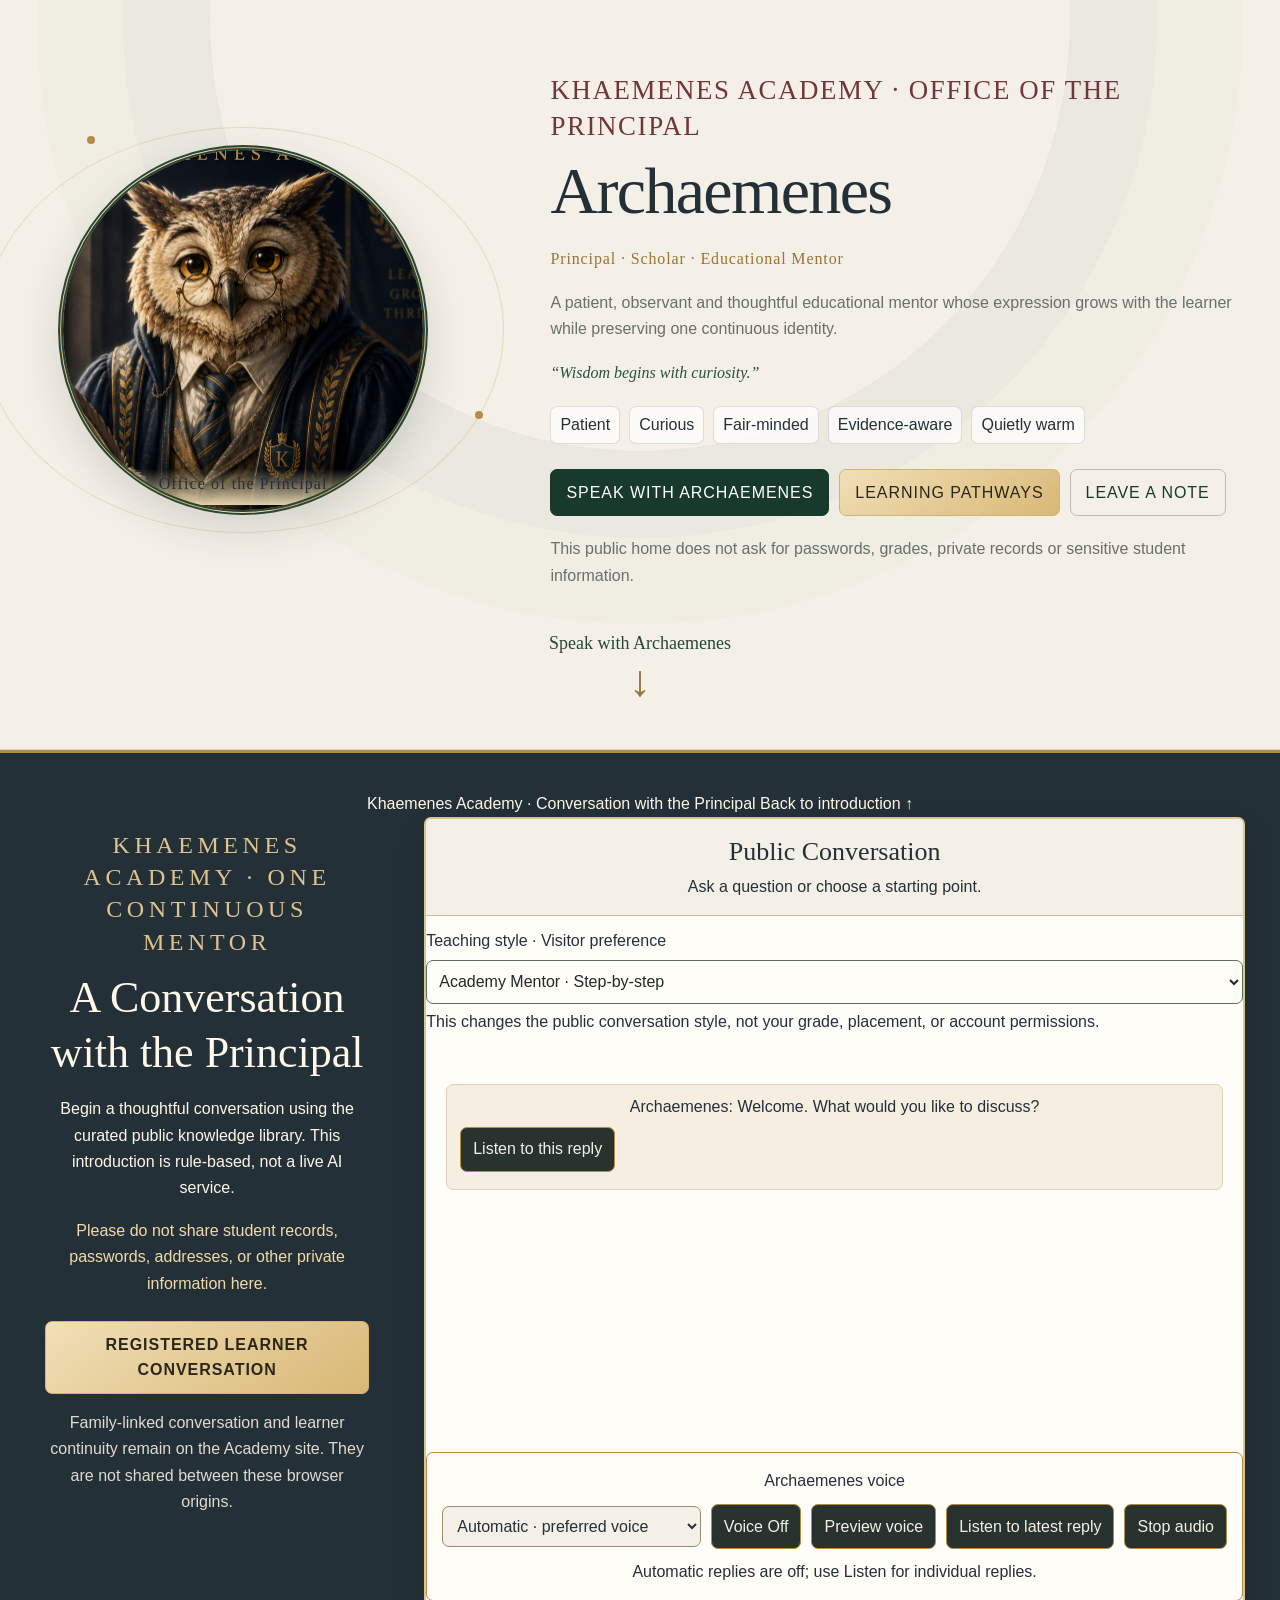
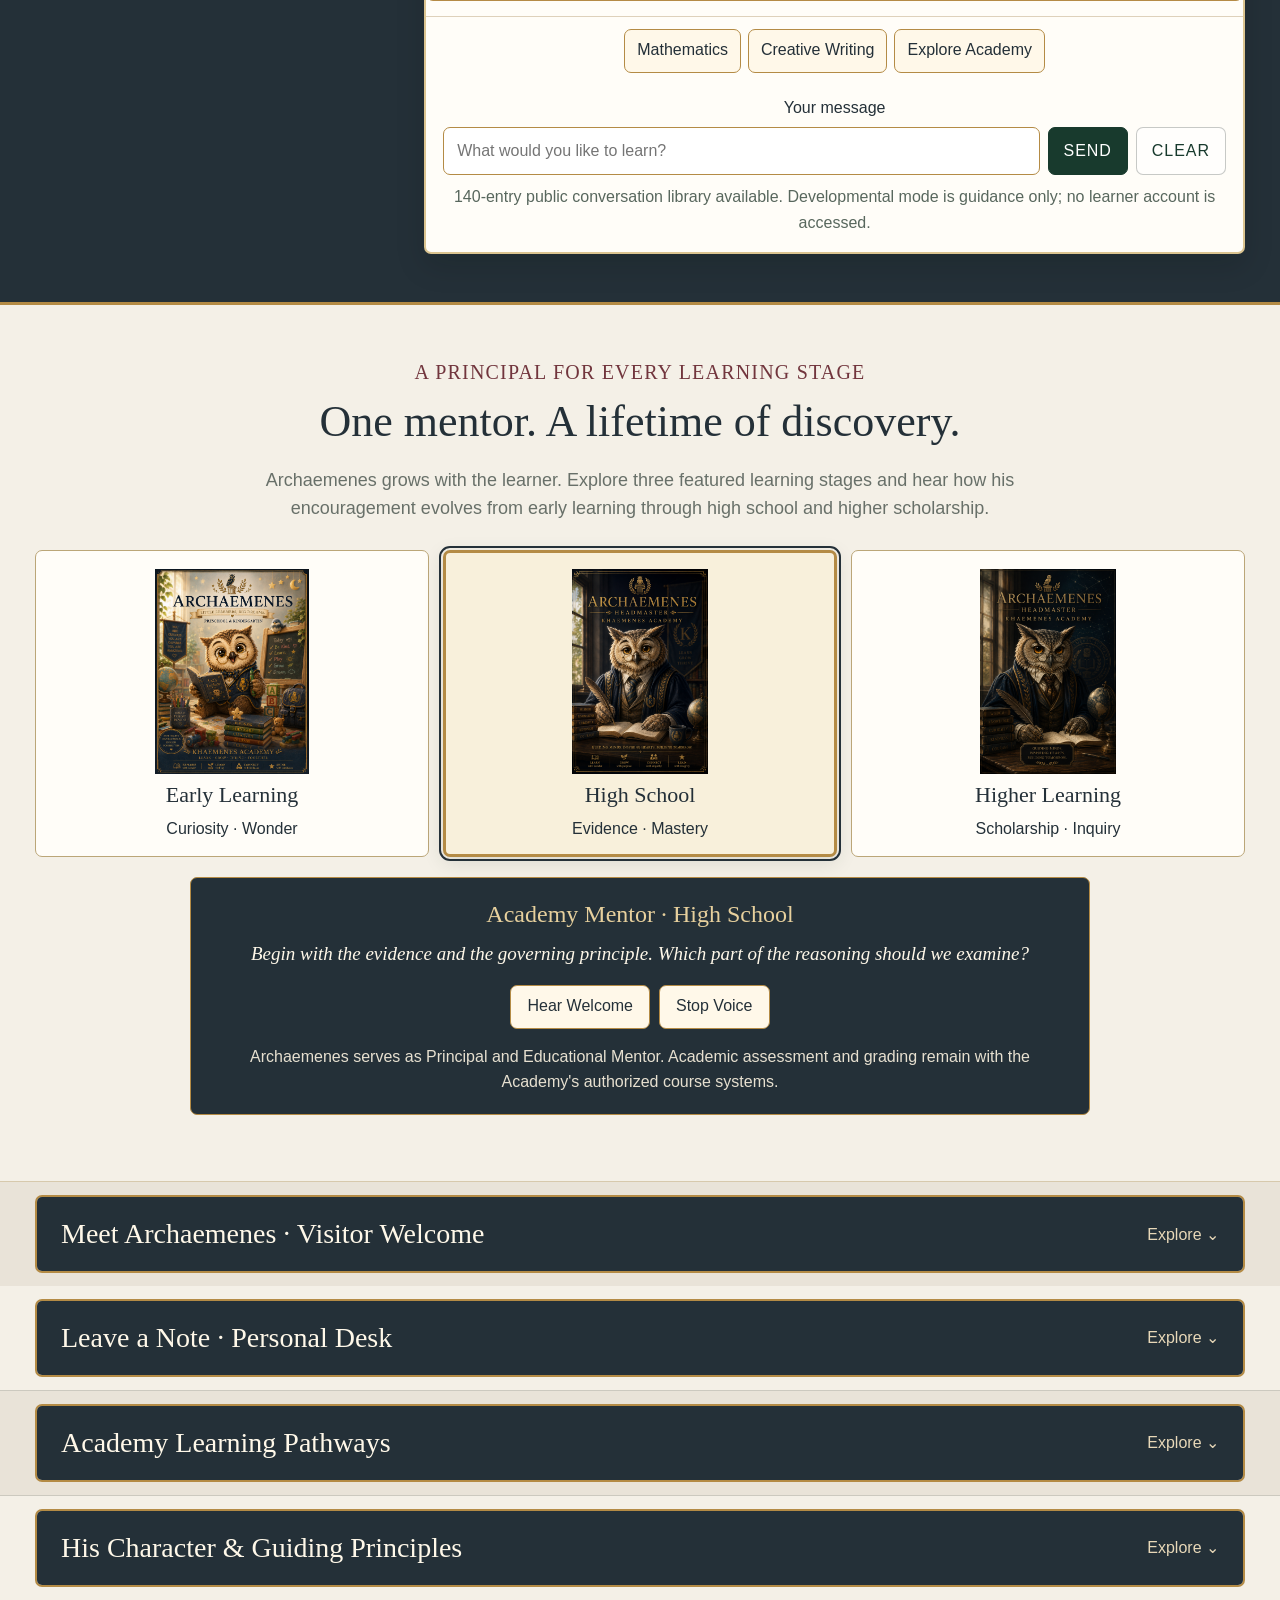
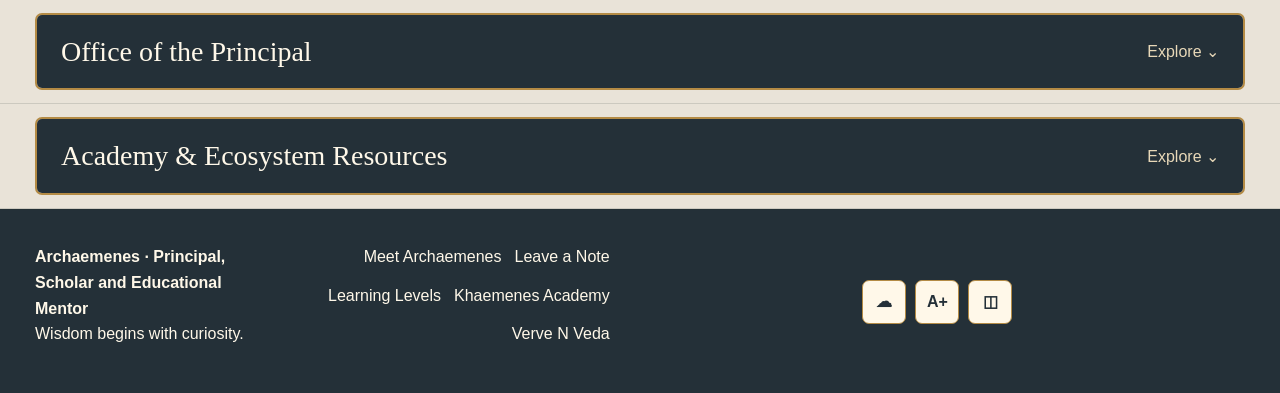
==== index.html @ 1f05f52e "fix(language): remove duplicate deferred public language adapter import on Archaemenes" ====
<!doctype html>
<html lang="en">
<head>
<meta charset="utf-8">
<meta name="viewport" content="width=device-width,initial-scale=1">
<meta name="description" content="Archaemenes — Principal, Scholar and Educational Mentor of Khaemenes Academy. A welcoming public home for students, families, educators and lifelong learners.">
<meta name="theme-color" content="#183a2d">
<meta name="color-scheme" content="light">
<meta name="referrer" content="no-referrer">
<meta http-equiv="Permissions-Policy" content="camera=(), microphone=(), geolocation=(), payment=(), usb=(), browsing-topics=()">
<meta http-equiv="Content-Security-Policy" content="default-src 'none'; style-src 'unsafe-inline'; script-src 'self' https://vervenveda.com; img-src 'self' data: https://vervenveda.com; font-src 'self'; connect-src 'self' https://vervenveda.com; media-src 'none'; object-src 'none'; base-uri 'none'; form-action 'none'; worker-src 'none';">
<meta name="robots" content="index,follow">
<title>Archaemenes · Principal, Scholar & Educational Mentor</title>
<style>
:root{
  --paper:#f4efe4;--paper2:#fffdf8;--paper3:#f8f3e9;--ink:#202b25;--muted:#687069;
  --forest:#183a2d;--forest2:#28533f;--forest3:#0f271e;--gold:#b58b46;--gold2:#e5d1a0;
  --burgundy:#71353d;--blue:#3e6179;--sage:#7e9786;--line:rgba(32,43,37,.14);--line2:rgba(32,43,37,.25);
  --shadow:0 22px 55px rgba(42,46,38,.10);--soft:0 9px 25px rgba(42,46,38,.08);
  --r:18px;--control:8px;--max:1210px;--header:74px;
  --serif:"Cinzel","Palatino Linotype",Palatino,Georgia,"Times New Roman",serif;
  --body:"Brandon Grotesque","Avenir Next",Avenir,"Segoe UI",Arial,sans-serif;
  --base-size:16px;
}
*{box-sizing:border-box}
html{scroll-behavior:smooth;scroll-padding-top:calc(var(--header) + 18px)}
body{
  margin:0;min-width:300px;color:var(--ink);
  background:
    radial-gradient(circle at 8% 3%,rgba(181,139,70,.10),transparent 28rem),
    radial-gradient(circle at 94% 7%,rgba(62,97,121,.07),transparent 32rem),
    linear-gradient(180deg,#fbf8f1,var(--paper));
  font-family:var(--body);font-size:var(--base-size);line-height:1.68;text-align:center;
  -webkit-font-smoothing:antialiased;text-rendering:optimizeLegibility
}
body.calm{
  --paper:#f2f0e8;--paper2:#fbfaf5;--forest:#294038;--forest2:#3b594d;--gold:#9a8053;
  background:linear-gradient(180deg,#f7f4ec,#eeefe9)
}
body.large-text{--base-size:18px}
body.reduce-motion *{animation:none!important;transition:none!important;scroll-behavior:auto!important}
a{color:inherit;text-decoration:none}
button,input,select,textarea{font:inherit}
button{cursor:pointer}
button:disabled{cursor:not-allowed;opacity:.55}
img,svg{max-width:100%}
[hidden]{display:none!important}
::selection{background:var(--gold2);color:var(--forest)}
:focus-visible{outline:3px solid var(--gold);outline-offset:3px}
.shell{width:min(calc(100% - 36px),var(--max));margin:auto}
.skip{position:fixed;left:10px;top:10px;z-index:4000;transform:translateY(-180%);padding:9px 13px;border-radius:var(--control);color:#fff;background:#111}
.skip:focus{transform:none}

.topline{
  min-height:34px;display:flex;align-items:center;justify-content:center;padding:6px 14px;
  color:#efe5cf;background:linear-gradient(90deg,#10271f,#183a2d 50%,#10271f);
  font-size:.72rem;letter-spacing:.11em;text-transform:uppercase
}
.header{
  position:sticky;top:0;z-index:1500;min-height:var(--header);
  border-bottom:1px solid rgba(255,255,255,.12);color:#fff;background:rgba(24,58,45,.97);
  box-shadow:0 8px 24px rgba(22,42,32,.12);backdrop-filter:blur(15px)
}
.nav{min-height:var(--header);display:grid;grid-template-columns:minmax(230px,1fr) auto minmax(230px,1fr);align-items:center;gap:18px}
.brand{justify-self:start;display:flex;align-items:center;gap:11px;text-align:left}
.seal{width:44px;height:44px;display:grid;place-items:center;border:1px solid rgba(229,209,160,.72);border-radius:var(--control);color:var(--forest);background:linear-gradient(145deg,#fff8de,#d4b46f);font:600 .82rem var(--serif);letter-spacing:.08em}
.brand-copy strong{display:block;font-family:var(--serif);font-size:.86rem;font-weight:500;letter-spacing:.12em;text-transform:uppercase}
.brand-copy small{display:block;margin-top:4px;color:rgba(255,255,255,.66);font-size:.64rem;letter-spacing:.08em;text-transform:uppercase}
.site-name{font-family:var(--serif);font-size:.8rem;font-weight:500;letter-spacing:.16em;text-transform:uppercase}
.navlinks{justify-self:end;display:flex;align-items:center;gap:6px}
.navlinks a,.navlinks button{
  min-height:38px;display:inline-flex;align-items:center;justify-content:center;padding:7px 10px;
  border:1px solid rgba(255,255,255,.17);border-radius:var(--control);color:#fff;background:transparent;
  font-size:.68rem;letter-spacing:.07em;text-transform:uppercase
}
.navlinks a:hover,.navlinks button:hover{background:rgba(255,255,255,.08)}
.navlinks .mentor-link{border-color:rgba(229,209,160,.55);color:#fff6dc}

.hero{position:relative;overflow:hidden;padding:82px 0 76px;border-bottom:1px solid var(--line)}
.hero::before{
  content:"";position:absolute;left:50%;top:-410px;width:860px;height:860px;transform:translateX(-50%);
  border:1px solid rgba(24,58,45,.06);border-radius:50%;
  box-shadow:0 0 0 86px rgba(24,58,45,.025),0 0 0 172px rgba(24,58,45,.015);pointer-events:none
}
.hero-inner{position:relative;z-index:1;display:grid;grid-template-columns:.72fr 1.28fr;gap:64px;align-items:center}
.owl-wrap{position:relative}
.owl{
  width:min(310px,76vw);aspect-ratio:1;margin:auto;display:grid;place-items:center;position:relative;
  border:7px double var(--forest);border-radius:50%;background:
    radial-gradient(circle at 50% 34%,rgba(255,255,255,.76),transparent 22%),
    linear-gradient(145deg,#e4cf99,#b88b45);box-shadow:var(--shadow);font-size:clamp(7.4rem,16vw,10rem)
}
.owl::after{content:"ARCHAEMENES";position:absolute;bottom:17px;color:var(--forest);font-size:.6rem;letter-spacing:.24em}
.owl-orbit{position:absolute;inset:-18px;border:1px solid rgba(181,139,70,.22);border-radius:50%;animation:orbit 15s linear infinite}
.owl-orbit::before,.owl-orbit::after{content:"";position:absolute;width:8px;height:8px;border-radius:50%;background:var(--gold)}
.owl-orbit::before{left:20%;top:2%}.owl-orbit::after{right:4%;bottom:28%}
@keyframes orbit{to{transform:rotate(360deg)}}
.hero-copy{text-align:left}
.eyebrow,.kicker{margin:0;color:var(--burgundy);font-family:var(--serif);font-size:.73rem;font-weight:500;letter-spacing:.19em;text-transform:uppercase}
h1,h2,h3{font-family:var(--serif);font-weight:500;text-wrap:balance}
h1{margin:9px 0 0;color:var(--forest);font-size:clamp(3.4rem,7.5vw,6.8rem);line-height:.96;letter-spacing:-.025em}
.tagline{margin:15px 0 0;color:var(--gold);font-family:var(--serif);font-size:clamp(1rem,2vw,1.22rem);letter-spacing:.055em}
.lede{max-width:710px;margin:20px 0 0;color:var(--muted);font-size:1.08rem}
.quote{margin:20px 0 0;color:var(--forest2);font-family:Georgia,serif;font-size:1.06rem;font-style:italic}
.badges{display:flex;gap:7px;flex-wrap:wrap;margin-top:18px}
.badge{display:inline-flex;align-items:center;min-height:30px;padding:5px 9px;border:1px solid var(--line);border-radius:999px;background:rgba(255,255,255,.7);font-size:.72rem;font-weight:700}
.actions{display:flex;gap:9px;flex-wrap:wrap;margin-top:25px}
.btn{min-height:44px;display:inline-flex;align-items:center;justify-content:center;padding:10px 15px;border:1px solid var(--line2);border-radius:var(--control);color:var(--forest);background:rgba(255,255,255,.6);font-size:.75rem;font-weight:700;letter-spacing:.06em;text-transform:uppercase;transition:.16s}
.btn:hover{transform:translateY(-2px);box-shadow:var(--soft)}
.btn.primary{color:#fff;background:var(--forest);border-color:var(--forest)}
.btn.gold{color:#2b261a;background:linear-gradient(145deg,#f1dfb7,#d8b875);border-color:#d3b36e}
.btn.ghost{background:transparent}
.hero-note{margin:13px 0 0;color:var(--muted);font-size:.75rem}

.section{padding:76px 0}
.section.alt{border-block:1px solid var(--line);background:rgba(255,255,255,.38)}
.section.dark{color:#f7f4ea;background:linear-gradient(145deg,#17382c,#0f251d)}
.section.dark h2,.section.dark h3{color:#fff}.section.dark .kicker{color:#e4cf99}.section.dark .intro{color:rgba(255,255,255,.72)}
.section-head{max-width:850px;margin:0 auto}
.section h2{margin:8px 0 0;color:var(--forest);font-size:clamp(2.1rem,4.4vw,3.5rem);line-height:1.08}
.intro{margin:16px auto 0;max-width:790px;color:var(--muted)}

.welcome-grid{display:grid;grid-template-columns:.95fr 1.05fr;gap:18px;margin-top:31px;align-items:stretch}
.panel{border:1px solid var(--line);border-radius:var(--r);background:rgba(255,253,248,.82);box-shadow:var(--soft);text-align:left}
.panel-pad{padding:24px}
.panel h3{margin:0;color:var(--forest);font-size:1.35rem}
.panel p{color:var(--muted)}
.role-buttons{display:grid;grid-template-columns:repeat(2,1fr);gap:8px;margin-top:16px}
.role-buttons button{min-height:48px;padding:10px;border:1px solid var(--line2);border-radius:var(--control);color:var(--forest);background:#fffdf8;font-weight:700}
.role-buttons button[aria-pressed="true"]{color:#fff;background:var(--forest);border-color:var(--forest)}
.archaemenes-response{position:relative;min-height:100%;padding:26px 28px 26px 68px;border:1px solid rgba(181,139,70,.3);border-radius:var(--r);background:linear-gradient(180deg,#fff8e8,#fffdf8);box-shadow:var(--soft)}
.archaemenes-response::before{content:"A";position:absolute;left:22px;top:25px;width:31px;height:31px;display:grid;place-items:center;border-radius:50%;color:#fff;background:var(--forest);font:600 .76rem var(--serif)}
.archaemenes-response strong{display:block;color:var(--forest);font-family:var(--serif);font-size:1rem;letter-spacing:.04em}
.archaemenes-response p{margin:9px 0 0;color:#5f685f;font-family:Georgia,serif;font-size:1.04rem;line-height:1.75}
.response-meta{margin-top:13px;color:#8a7756;font-size:.7rem;letter-spacing:.08em;text-transform:uppercase}

.conversation-shell{display:grid;grid-template-columns:minmax(0,1.2fr) minmax(290px,.8fr);gap:18px;margin-top:31px}
.prompt-grid{display:grid;grid-template-columns:repeat(2,1fr);gap:9px;margin-top:16px}
.prompt-grid button{
  min-height:72px;padding:13px;border:1px solid var(--line);border-radius:12px;background:#fff;text-align:left;color:var(--forest)
}
.prompt-grid button strong{display:block;font-family:var(--serif);font-size:.96rem;font-weight:500}
.prompt-grid button small{display:block;margin-top:5px;color:var(--muted);line-height:1.4}
.prompt-grid button:hover{border-color:var(--gold);box-shadow:var(--soft)}
.conversation-card{min-height:400px;display:flex;flex-direction:column}
.conversation-output{flex:1;padding:20px;border:1px solid rgba(229,209,160,.26);border-radius:14px;background:linear-gradient(180deg,#17382c,#10271f);color:#f8f2e5}
.conversation-output .speaker{color:#e4cf99;font-family:var(--serif);font-size:.72rem;letter-spacing:.13em;text-transform:uppercase}
.conversation-output blockquote{margin:12px 0 0;font-family:Georgia,serif;font-size:1.12rem;line-height:1.75}
.conversation-actions{display:flex;gap:8px;flex-wrap:wrap;margin-top:12px}

.question-box{margin-top:18px;padding:18px;border:1px solid var(--line);border-radius:14px;background:var(--paper3)}
.question-box .question{margin:9px 0 0;color:var(--forest);font-family:Georgia,serif;font-size:1.12rem}

.note-grid{display:grid;grid-template-columns:minmax(0,1fr) minmax(280px,.72fr);gap:18px;margin-top:31px}
.note-form{display:grid;gap:12px}
.field{display:grid;gap:6px}
.field label{color:var(--forest);font-size:.72rem;font-weight:800;letter-spacing:.08em;text-transform:uppercase}
.field input,.field select,.field textarea{
  width:100%;padding:11px 12px;border:1px solid var(--line2);border-radius:var(--control);color:var(--ink);background:#fffdf8
}
.field textarea{min-height:150px;resize:vertical}
.form-note{margin:0;color:var(--muted);font-size:.78rem}
.status{min-height:1.4em;margin:0;color:var(--forest2);font-size:.82rem;font-weight:700}
.note-list{display:grid;gap:9px;margin-top:12px}
.saved-note{padding:13px;border:1px solid var(--line);border-radius:12px;background:#fff}
.saved-note strong{display:block;color:var(--forest)}
.saved-note small{display:block;margin-top:3px;color:var(--muted)}
.saved-note p{margin:8px 0 0;white-space:pre-wrap;color:#46534a}
.saved-note-actions{display:flex;gap:7px;flex-wrap:wrap;margin-top:10px}
.mini{min-height:34px;padding:6px 9px;border:1px solid var(--line2);border-radius:var(--control);background:#fff;color:var(--forest);font-size:.72rem;font-weight:700}

.identity-grid,.level-grid,.character-grid,.ecosystem-grid{display:grid;gap:14px;margin-top:31px}
.identity-grid{grid-template-columns:repeat(4,1fr)}
.level-grid{grid-template-columns:repeat(3,1fr)}
.character-grid{grid-template-columns:repeat(3,1fr)}
.ecosystem-grid{grid-template-columns:repeat(3,1fr)}
.card{min-height:100%;padding:24px;border:1px solid var(--line);border-radius:var(--r);background:rgba(255,253,248,.78);text-align:center;transition:.16s}
.card:hover{transform:translateY(-2px);box-shadow:var(--soft)}
.card .number,.card .icon{width:44px;height:44px;display:grid;place-items:center;margin:0 auto 14px;border:1px solid var(--line2);border-radius:var(--control);color:var(--forest);background:var(--paper2);font:600 .72rem var(--serif)}
.card small{color:var(--gold);font-size:.66rem;font-weight:700;letter-spacing:.13em;text-transform:uppercase}
.card h3{margin:7px 0 9px;color:var(--forest);font-size:1.2rem}
.card p{margin:0;color:var(--muted);font-size:.92rem}
.card .door{margin-top:16px;min-height:40px;display:inline-flex;align-items:center;justify-content:center;padding:8px 12px;border:1px solid var(--line2);border-radius:var(--control);color:var(--forest);background:#fffdf8;font-size:.7rem;font-weight:700;letter-spacing:.055em;text-transform:uppercase}
.card .door:hover{border-color:var(--gold);box-shadow:var(--soft)}
.character-card{cursor:pointer}
.character-card[aria-pressed="true"]{border-color:var(--gold);box-shadow:0 0 0 3px rgba(181,139,70,.12)}

.discovery{max-width:760px;margin:31px auto 0;padding:23px;border:1px solid var(--line);border-radius:var(--r);background:linear-gradient(180deg,#fffdf8,#f5efe2);box-shadow:var(--soft)}
.discovery label{display:block;margin-bottom:9px;color:var(--forest);font-family:var(--serif);font-size:.84rem;letter-spacing:.1em;text-transform:uppercase}
.discovery-row{display:grid;grid-template-columns:1fr auto;gap:9px}
.discovery select{min-width:0;min-height:46px;padding:0 13px;border:1px solid var(--line2);border-radius:var(--control);color:var(--ink);background:#fffdf8;text-align:center}
.discovery button{min-height:46px;padding:9px 16px;border:1px solid var(--forest);border-radius:var(--control);color:#fff;background:var(--forest);font-weight:700;letter-spacing:.055em;text-transform:uppercase}
.route-status{min-height:1.4em;margin:10px 0 0;color:var(--muted);font-size:.82rem}

.office-banner{display:grid;grid-template-columns:1fr auto;gap:22px;align-items:center;margin-top:30px;padding:26px;border:1px solid rgba(229,209,160,.28);border-radius:var(--r);background:rgba(255,255,255,.05);text-align:left}
.office-banner p{margin:8px 0 0;color:rgba(255,255,255,.72)}
.office-actions{display:flex;gap:8px;flex-wrap:wrap;justify-content:flex-end}
.office-actions a{min-height:42px;display:inline-flex;align-items:center;padding:9px 12px;border:1px solid rgba(255,255,255,.25);border-radius:var(--control);color:#fff;font-size:.72rem;font-weight:700;text-transform:uppercase;letter-spacing:.055em}
.office-actions a:first-child{color:#2b261a;background:linear-gradient(145deg,#f1dfb7,#d8b875);border-color:#d3b36e}

.comfort{position:fixed;left:12px;bottom:12px;z-index:1300;display:flex;gap:6px;padding:6px;border:1px solid var(--line);border-radius:999px;background:rgba(255,253,248,.95);box-shadow:var(--soft)}
.comfort button{width:34px;height:34px;border:1px solid var(--line);border-radius:50%;color:var(--forest);background:#fff;font-weight:800}
.comfort button[aria-pressed="true"]{color:#fff;background:var(--forest)}

.public-note{max-width:920px;margin:30px auto 0;padding:18px 20px;border:1px solid var(--line);border-radius:var(--control);color:var(--muted);background:rgba(255,255,255,.48);font-size:.86rem}
footer{padding:34px 0 46px;border-top:1px solid var(--line);color:#747b75;font-size:.79rem}
.footer-inner{display:flex;align-items:center;justify-content:space-between;gap:20px;text-align:left}
.footer-links{display:flex;gap:13px;flex-wrap:wrap;justify-content:flex-end}
.footer-links a:hover{text-decoration:underline;text-underline-offset:3px}

@media(max-width:980px){
  .nav{grid-template-columns:1fr auto}.site-name{display:none}
  .identity-grid{grid-template-columns:repeat(2,1fr)}
  .level-grid,.ecosystem-grid{grid-template-columns:repeat(2,1fr)}
  .conversation-shell,.note-grid,.welcome-grid{grid-template-columns:1fr}
}
@media(max-width:760px){
  .nav{grid-template-columns:1fr;gap:10px;padding:13px 0}.brand,.navlinks{justify-self:center}.navlinks{flex-wrap:wrap;justify-content:center}
  .hero{padding-top:54px}.hero-inner{grid-template-columns:1fr;gap:38px}.hero-copy{text-align:center}.actions,.badges{justify-content:center}
  .identity-grid,.level-grid,.character-grid,.ecosystem-grid{grid-template-columns:1fr}
  .prompt-grid,.role-buttons{grid-template-columns:1fr}
  .discovery-row{grid-template-columns:1fr}
  .office-banner{grid-template-columns:1fr;text-align:center}.office-actions{justify-content:center}
  .footer-inner{flex-direction:column;text-align:center}.footer-links{justify-content:center}
  .comfort{left:50%;transform:translateX(-50%)}
}
@media(prefers-reduced-motion:reduce){*{scroll-behavior:auto!important;animation:none!important;transition:none!important}}
</style>
<style id="archaemenes-public-home-vnvka-v2">
/* Single public chat after hero. Private learner records remain at Academy origin. */
:root{--r:7px;--control:7px}
body{background:#f4f0e7;color:#243038;font-size:16px;line-height:1.6}
.hero{padding:44px 0 40px!important;background:#f4f0e7}
.hero-inner{gap:34px!important}
.hero h1{font:400 clamp(44px,5.2vw,66px)/1.15 var(--serif)!important;color:#243038}
.hero .eyebrow{font:400 clamp(20px,2.2vw,28px)/1.4 var(--serif)!important;letter-spacing:.04em}
.hero :is(.lede,.hero-note,.tagline,.quote){line-height:1.65;font-size:max(16px,1rem)}
.hero :is(.btn,.badge){min-height:44px;font-size:16px;font-weight:400;border-radius:7px}
#archaemenesConversation{padding:38px 0 48px!important;background:#243038;color:#fff8e9;border-top:3px solid #b48b45;border-bottom:3px solid #b48b45}
.conversation-entry-layout{display:grid;grid-template-columns:minmax(250px,.78fr) minmax(0,1.35fr);gap:22px;align-items:start}
.conversation-entry-intro{padding:12px 10px}
.conversation-entry-intro .kicker{font:400 clamp(19px,2vw,24px)/1.35 var(--serif)!important;color:#e0c38c}
.conversation-entry-intro h2{font:400 clamp(30px,3.6vw,44px)/1.25 var(--serif)!important;color:#fff8e9;margin:12px 0}
.conversation-entry-intro p{font-size:16px;line-height:1.65;color:#fff8e9}
.conversation-entry-intro .conversation-privacy{color:#f1dba9}
.conversation-entry-intro .btn{font-size:16px;min-height:44px;padding:10px 14px;border-radius:7px;margin-top:8px}
.conversation-entry-intro .conversation-boundary{font-size:16px;opacity:.86}
.conversation-entry-card{min-width:0;padding:0;overflow:hidden;border-radius:7px;background:#fffdf8;color:#243038;border:2px solid #b48b45}
.conversation-card-heading{padding:16px 20px;background:#f4f0e7;border-bottom:1px solid #d1bc94}
.conversation-card-heading h3{font:400 26px/1.3 var(--serif);color:#243038;margin:0}
.conversation-card-heading p{font-size:16px;line-height:1.5;color:#243038;margin:7px 0 0}
#archaemenesConversation [data-chat-log]{height:clamp(310px,43vh,500px);max-height:500px;overflow-y:auto;padding:18px 20px;background:#fffdf8;color:#243038}
#archaemenesConversation [data-chat-log] p{font-size:16px;line-height:1.55;padding:10px 13px;border:1px solid #e0d1b6;border-radius:7px;background:#f6efe1;overflow-wrap:anywhere}
#archaemenesConversation [data-chat-log] p:nth-of-type(even){background:#eaf0e9;border-color:#cbd8cb}
#archaemenesConversation [data-chat-log] strong{color:#243038;font-weight:400}
.conversation-starters{display:flex;flex-wrap:wrap;justify-content:center;gap:7px;padding:12px 16px;border-top:1px solid #ded1bb}
.conversation-starters button{padding:9px 12px;min-height:44px;background:#fff8e9;color:#243038;border:1px solid #b48b45;border-radius:7px;font:400 16px/1.3 var(--body)}
.conversation-entry-form{padding:12px 17px 0}
.conversation-entry-form label{display:block;margin-bottom:8px;font:400 16px/1.4 var(--body);color:#243038}
.conversation-input-row{display:flex;flex-wrap:wrap;align-items:stretch;gap:8px}
.conversation-input-row input{flex:1 1 180px;min-width:0;min-height:48px;padding:10px 13px;border:1px solid #b48b45;border-radius:7px;background:white;color:#243038;font:400 16px/1.5 var(--body)}
.conversation-input-row button{font-size:16px;min-height:44px;font-weight:400;border-radius:7px}
#archaemenesConversation [data-chat-status]{padding:9px 18px 17px;margin:0;font-size:16px;color:#58675d}
footer{background:#243038;color:#fff8e9;font-size:16px}
footer :is(strong,small,a){color:#fff8e9!important;font-size:16px}
@media(max-width:850px){.conversation-entry-layout{grid-template-columns:1fr;gap:12px}.conversation-entry-intro{text-align:center}}
@media(max-width:540px){.hero{padding-top:25px!important}.conversation-input-row button{flex:1}.conversation-entry-card{margin-inline:0}}
</style>

<style id="archaemenes-hero-breathing-and-arrow-v3">
/* Canonical VNV/KA separation: spacious introduction, anchored public chat. */
html{scroll-behavior:smooth;scroll-padding-top:92px}
.archaemenes-home-hero{padding:66px 0 31px!important;min-height:min(750px,calc(100svh - 100px));display:flex;flex-direction:column;justify-content:space-between}
.archaemenes-home-hero .hero-inner{width:100%;gap:clamp(34px,5vw,77px)!important;align-items:center}
.archaemenes-home-hero .hero-copy{max-width:735px}
.archaemenes-home-hero .hero-copy :is(.tagline,.lede,.quote){margin-top:17px!important}
.archaemenes-home-hero .hero-copy .badges{margin-top:20px!important;gap:9px}
.archaemenes-home-hero .hero-copy .actions{margin-top:25px!important;gap:10px}
.archaemenes-home-hero .hero-note{margin-top:20px!important;max-width:680px}
.archaemenes-scroll-row{position:relative;z-index:2;display:flex;justify-content:center;padding:27px 0 4px}
.archaemenes-scroll-cue{display:flex;flex-direction:column;align-items:center;justify-content:center;gap:5px;min-height:77px;min-width:210px;padding:8px 23px;border:1px solid #b48b45;border-radius:7px;background:#fffdf8;color:#243038;text-decoration:none;text-align:center;font:400 16px/1.4 var(--body);box-shadow:0 5px 18px rgba(36,48,56,.08);transition:background .2s ease,transform .2s ease}
.archaemenes-scroll-cue:hover{background:#f3e8d1;transform:translateY(2px)}
.archaemenes-scroll-cue:focus-visible{outline:3px solid #b48b45;outline-offset:4px}
.archaemenes-scroll-arrow{font:400 33px/1 Georgia,serif;color:#9b7434;animation:archaemenes-arrow-float 2.5s ease-in-out infinite}
#archaemenesConversation{scroll-margin-top:92px}
@keyframes archaemenes-arrow-float{0%,100%{transform:translateY(0)}50%{transform:translateY(5px)}}
@media(max-width:850px){.archaemenes-home-hero{min-height:auto;padding:46px 0 24px!important}.archaemenes-scroll-row{padding-top:27px}.archaemenes-home-hero .hero-copy{margin-inline:auto}}
@media(max-width:540px){.archaemenes-home-hero{padding:29px 0 23px!important}.archaemenes-home-hero .hero-copy .actions{justify-content:center}.archaemenes-scroll-cue{min-width:190px}}
@media(prefers-reduced-motion:reduce){html{scroll-behavior:auto}.archaemenes-scroll-arrow{animation:none}.archaemenes-scroll-cue{transition:none}}
</style>
<style id="archaemenes-principal-gallery-v4">
/* VNV & Khaemenes Academy: official Principal's portrait + one existing stage engine. */
.archaemenes-home-hero .hero-inner{grid-template-columns:minmax(260px,.8fr) minmax(0,1.2fr);gap:clamp(32px,5vw,70px)!important}
.archaemenes-principal-portrait{display:flex;align-items:center;justify-content:center;min-width:0}
.archaemenes-portrait-medallion{position:relative;z-index:1;width:min(370px,90%);margin:0;overflow:hidden;display:flex;flex-direction:column;justify-content:center;align-items:center;background:radial-gradient(circle at 45% 24%,#faf0d4,#dbbd80 65%,#bc914d);border:5px double #294537;border-radius:50%;aspect-ratio:1;box-shadow:0 15px 38px rgba(35,48,41,.15)}
.archaemenes-portrait-medallion img{display:block;width:77%;height:74%;object-fit:contain;object-position:center;filter:drop-shadow(0 8px 11px rgba(25,34,25,.13))}
.archaemenes-portrait-medallion figcaption{margin:0 0 15px;font:400 16px/1.3 var(--serif);letter-spacing:.07em;color:#253d34;text-align:center}
.archaemenes-home-hero .eyebrow{font:400 clamp(20px,2.1vw,28px)/1.35 var(--serif)!important;letter-spacing:.06em}
.archaemenes-home-hero .tagline{color:#9b7434!important}
.archaemenes-home-hero .badges .badge{font-weight:400;font-size:16px;min-height:36px}
.archaemenes-home-hero .hero-copy .actions a{font-size:16px;min-height:44px}
.archaemenes-scroll-cue{border:0!important;background:transparent!important;box-shadow:none!important;min-width:0!important;min-height:55px!important;padding:3px 12px!important;color:#294537!important;font:400 18px/1.4 var(--serif)!important;gap:3px!important}
.archaemenes-scroll-cue:hover{background:transparent!important;transform:none!important;color:#805f28!important}
.archaemenes-scroll-arrow{font-size:44px!important;line-height:1.05!important}
#archaemenesConversation .conversation-entry-layout{grid-template-columns:minmax(220px,.65fr) minmax(0,1.55fr);gap:clamp(20px,4vw,45px)}
#archaemenesConversation .conversation-entry-card{border-color:#dbc490;box-shadow:0 12px 30px rgba(6,13,8,.14)}
#archaemenesConversation .conversation-entry-intro h2{font-size:clamp(32px,3.6vw,44px)!important}
.archaemenes-stages{background:#f4f0e7;border-bottom:1px solid #d7c9ac;padding:54px 0 66px}
.archaemenes-stages .section-head{text-align:center;max-width:940px;margin:0 auto 28px}
.archaemenes-stages .section-head .kicker{font:400 20px/1.35 var(--serif);letter-spacing:.06em}
.archaemenes-stages .section-head h2{font:400 clamp(30px,3.5vw,44px)/1.28 var(--serif);color:#243038}
.archaemenes-stages .section-head .intro{font-size:18px;line-height:1.55}
.archaemenes-stage-gallery{display:grid;grid-template-columns:repeat(3,minmax(0,1fr));gap:14px}
.archaemenes-stage-card{display:flex;flex-direction:column;align-items:center;gap:7px;padding:18px 12px 16px;border:1px solid #bba678;border-radius:7px;background:#fffdf8;color:#243038;cursor:pointer;min-width:0;box-sizing:border-box;transition:box-shadow .2s ease,border-color .2s ease}
.archaemenes-stage-card img{width:100%;height:clamp(135px,16vw,210px);object-fit:contain}
.archaemenes-stage-card .stage-name{font:400 22px/1.3 var(--serif);text-align:center}
.archaemenes-stage-card .stage-detail{font:400 16px/1.45 var(--body);text-align:center}
.archaemenes-stage-card[aria-pressed="true"]{border:3px solid #b48b45;padding:16px 10px 14px;background:#f8f0db;box-shadow:0 5px 20px rgba(37,52,40,.13)}
.archaemenes-stage-card:focus-visible{outline:3px solid #244c3e;outline-offset:3px}
.archaemenes-stage-response{max-width:900px;margin:20px auto 0;padding:20px 25px;text-align:center;background:#243038;color:#fff8e9;border-radius:7px;border:1px solid #b48b45}
.archaemenes-stage-response .stage-engine-image{position:absolute;width:1px;height:1px;opacity:0;pointer-events:none}
.archaemenes-stage-response .stage-response-title{font:400 24px/1.35 var(--serif);color:#e7d09d;margin:0 0 9px}
.archaemenes-stage-response .stage-response-quote{font:italic 19px/1.55 Georgia,serif;color:#fff8e9;margin:0 0 16px}
.archaemenes-stage-response .stage-response-actions{display:flex;flex-wrap:wrap;justify-content:center;gap:9px}
.archaemenes-stage-response .stage-response-actions button{padding:10px 16px;min-height:44px;font:400 16px/1.3 var(--body);background:#fff8e9;color:#243038;border:1px solid #b48b45;border-radius:7px;cursor:pointer}
.archaemenes-stage-response .stage-authority-note{margin:16px 0 0;font:400 16px/1.55 var(--body);color:#e7e0d0}
@media(max-width:900px){.archaemenes-home-hero .hero-inner{grid-template-columns:1fr;gap:20px!important}.archaemenes-portrait-medallion{width:min(300px,70vw)}#archaemenesConversation .conversation-entry-layout{grid-template-columns:1fr}.archaemenes-stage-gallery{grid-template-columns:repeat(2,minmax(0,1fr))}}
@media(max-width:540px){.archaemenes-stage-gallery{grid-template-columns:1fr;gap:9px}.archaemenes-stage-card{padding:12px 7px}.archaemenes-stage-card[aria-pressed="true"]{padding:10px 5px}.archaemenes-stage-card .stage-name{font-size:18px}.archaemenes-stage-card img{height:140px}.archaemenes-portrait-medallion{width:min(260px,80vw)}}
@media(prefers-reduced-motion:reduce){.archaemenes-stage-card{transition:none}}
</style>
<style id="archaemenes-final-canonical-20261111">
/* One VNV header, two ticker owners, one lower-right toolbar. */
:root{--r:7px;--control:7px;--header:64px}
body{background:#f4f0e7;color:#243038}
.archaemenes-portrait-medallion{overflow:hidden;isolation:isolate}
.archaemenes-portrait-medallion img{
 width:100%!important;height:99%!important;max-width:none!important;
 object-fit:cover!important;object-position:50% 47%!important;
 transform:scale(1.42);transform-origin:center 46%;
 filter:none!important;clip-path:circle(44% at 50% 46%);
}
.archaemenes-portrait-medallion figcaption{position:absolute;z-index:2;bottom:5px;left:0;right:0;margin:0!important;padding:5px 10px 11px;background:linear-gradient(transparent,rgba(241,223,183,.93));color:#243038}
.archaemenes-collapsible{padding:13px 0!important;background:#f4f0e7}
.archaemenes-collapsible.alt,.archaemenes-collapsible:nth-of-type(even){background:#e9e3d8}
.archaemenes-collapsible .archaemenes-disclosure{border:2px solid #b48b45;border-radius:7px;overflow:hidden;background:#fffdf8;color:#243038}
.archaemenes-collapsible .archaemenes-disclosure>summary{display:flex;justify-content:space-between;align-items:center;gap:18px;list-style:none;cursor:pointer;padding:18px 24px;background:#243038;color:#fff8e9;font:400 clamp(20px,2.5vw,28px)/1.35 var(--serif);text-align:left}
.archaemenes-collapsible .archaemenes-disclosure>summary::-webkit-details-marker{display:none}
.archaemenes-collapsible .archaemenes-disclosure>summary .disclosure-hint{font:400 16px/1.35 var(--body);color:#e8d8b8;white-space:nowrap}
.archaemenes-collapsible .archaemenes-disclosure[open]>summary{border-bottom:2px solid #b48b45}
.archaemenes-collapsible .archaemenes-disclosure>summary:focus-visible{outline:3px solid #e4c681;outline-offset:-4px}
.archaemenes-collapsible .archaemenes-disclosure-body{padding:25px clamp(16px,3vw,36px) 30px;background:#fffdf8}
.archaemenes-collapsible .section-head{max-width:100%;padding-bottom:18px}
.archaemenes-collapsible .section-head h2{font:400 clamp(27px,3.1vw,44px)/1.25 var(--serif)}
.archaemenes-collapsible .section-head .kicker{font:400 20px/1.4 var(--serif)}
.archaemenes-collapsible :is(.panel,.card,.archaemenes-response,.public-note,.office-banner){border:1px solid #bca579;border-radius:7px;background:#f7f1e6;color:#243038;box-shadow:0 4px 14px rgba(36,48,56,.08)}
.archaemenes-collapsible :is(.card,.panel) :is(p,small,label,button,a){font-size:max(16px,1rem);line-height:1.55}
.archaemenes-collapsible :is(.card,.panel) h3{font:400 clamp(22px,2.4vw,33px)/1.3 var(--serif)}
.archaemenes-collapsible :is(.btn,.door,button){border-radius:7px;min-height:44px}
.archaemenes-collapsible .level-grid,.archaemenes-collapsible .character-grid,.archaemenes-collapsible .ecosystem-grid{gap:14px}
.archaemenes-collapsible .office-banner,.archaemenes-collapsible .office-banner :is(h3,p){color:#243038}
#mentor-language-laboratory{margin:15px auto!important}
#archaemenesConversation{scroll-margin-top:140px}
@media(max-width:640px){.archaemenes-collapsible .archaemenes-disclosure>summary{padding:14px;flex-wrap:wrap}.archaemenes-collapsible .archaemenes-disclosure>summary .disclosure-hint{display:block}}
</style>
<style id="archaemenes-footer-comfort-v1">
html:root:root body footer .archaemenes-comfort-inline{position:static!important;inset:auto!important;left:auto!important;bottom:auto!important;right:auto!important;display:flex!important;flex-wrap:wrap;justify-content:center;gap:9px;order:3;width:100%;max-width:none!important;margin:13px auto 0;padding:7px 0;background:transparent!important;border:0!important;box-shadow:none!important;transform:none!important}
html:root:root body footer .archaemenes-comfort-inline button{position:static;min-width:44px;min-height:44px;background:#fff8e9;color:#243038;border:1px solid #b48b45;border-radius:7px;font-size:16px}
html:root:root body footer .archaemenes-comfort-inline button[aria-pressed="true"]{background:#e3c681;border-color:#e3c681}
#mentor-language-laboratory{border-radius:7px;margin:25px auto 8px!important;max-width:100%;box-sizing:border-box}
</style><link rel="stylesheet" href="styles/archaemenes-landing-refinement-v1.css">
</head>
<body id="top">
<a class="skip" href="#main">Skip to main content</a>

<main id="main">

<section class="hero archaemenes-home-hero" aria-labelledby="archaemenes-home-title">
  <div class="shell hero-inner">
    <div class="owl-wrap archaemenes-principal-portrait">
      <div class="owl-orbit" aria-hidden="true"></div>
      <figure class="archaemenes-portrait-medallion">
        <img src="assets/Archaemens-high.png" alt="Original Archaemenes High School portrait, representing the Academy Principal" width="350" height="350" fetchpriority="high" decoding="async">
        <figcaption>Office of the Principal</figcaption>
      </figure>
    </div>
    <div class="hero-copy">
      <p class="eyebrow">Khaemenes Academy · Office of the Principal</p>
      <h1 id="archaemenes-home-title">Archaemenes</h1>
      <p class="tagline">Principal · Scholar · Educational Mentor</p>
      <p class="lede" id="heroLede">Thoughtful, curious and quietly warm, Archaemenes welcomes students and families into a place where questions matter, mistakes become evidence, and understanding matters more than simply reaching an answer.</p>
      <p class="quote" id="heroQuote">“Wisdom begins with curiosity.”</p>
      <div class="badges" aria-label="Archaemenes qualities">
        <span class="badge">Patient</span><span class="badge">Curious</span><span class="badge">Fair-minded</span><span class="badge">Evidence-aware</span><span class="badge">Quietly warm</span>
      </div>
      <div class="actions">
        <a class="btn primary" href="#archaemenesConversation">Speak with Archaemenes</a>
        <a class="btn gold" href="#levels">Learning Pathways</a>
        <a class="btn ghost" href="#message">Leave a Note</a>
      </div>
      <p class="hero-note">This public home does not ask for passwords, grades, private records or sensitive student information.</p>
    </div>
  </div>
  <div class="shell archaemenes-scroll-row">
    <a class="archaemenes-scroll-cue" href="#archaemenesConversation" aria-label="Scroll down to speak with Archaemenes">
      <span>Speak with Archaemenes</span>
      <span class="archaemenes-scroll-arrow" aria-hidden="true">↓</span>
    </a>
  </div>
</section>

<section class="archaemenes-public-conversation section" id="archaemenesConversation" aria-labelledby="archaemenes-chat-heading">
  <div class="archaemenes-section-anchor" aria-label="Conversation section anchor">
    <span>Khaemenes Academy · Conversation with the Principal</span>
    <a href="#archaemenes-home-title" aria-label="Return to Archaemenes introduction">Back to introduction ↑</a>
  </div>
  <div class="shell conversation-entry-layout">
    <div class="conversation-entry-intro">
      <p class="kicker">Khaemenes Academy · One Continuous Mentor</p>
      <h2 id="archaemenes-chat-heading">A Conversation with the Principal</h2>
      <p>Begin a thoughtful conversation using the curated public knowledge library. This introduction is rule-based, not a live AI service.</p>
      <p class="conversation-privacy">Please do not share student records, passwords, addresses, or other private information here.</p>
      <a class="btn gold" href="https://vervenveda.com/Khaemenes_Academy.github.io/mentor/#mentorWorkspace">Registered Learner Conversation</a>
      <p class="conversation-boundary">Family-linked conversation and learner continuity remain on the Academy site. They are not shared between these browser origins.</p>
    </div>
    <div class="conversation-entry-card">
      <div class="conversation-card-heading"><h3>Public Conversation</h3><p>Ask a question or choose a starting point.</p></div>
      <div class="archaemenes-mentor-mode" style="margin:12px 0 16px;text-align:left">
        <label for="archaemenes-mentor-mode" style="display:block;font-size:16px;margin-bottom:6px">Teaching style · Visitor preference</label>
        <select id="archaemenes-mentor-mode" data-mentor-mode style="min-height:44px;width:100%;font:inherit;padding:8px;border-radius:7px;background:#fffdf8;color:#202b25;border:1px solid #58715d">
          <option value="wise-owl">Wise Owl · Gentle clues</option>
          <option value="academy-mentor" selected>Academy Mentor · Step-by-step</option>
          <option value="scholar">Scholar · Evidence and reasoning</option>
        </select>
        <p style="font-size:16px;line-height:1.5;margin:6px 0 0">This changes the public conversation style, not your grade, placement, or account permissions.</p>
      </div>
      <div data-chat-log role="log" tabindex="0" aria-live="polite" aria-relevant="additions text" aria-label="Archaemenes public conversation"></div>
      <div class="conversation-starters" aria-label="Conversation starters">
        <button type="button" data-chat-prompt="How can I begin learning algebra?">Mathematics</button>
        <button type="button" data-chat-prompt="Help me plan a creative story.">Creative Writing</button>
        <button type="button" data-chat-prompt="What can I explore at Khaemenes Academy?">Explore Academy</button>
      </div>
      <form class="conversation-entry-form" autocomplete="off">
        <label for="archaemenes-chat-input">Your message</label>
        <div class="conversation-input-row"><input id="archaemenes-chat-input" maxlength="500" required placeholder="What would you like to learn?" autocomplete="off"><button class="btn primary" type="submit">Send</button><button class="btn" type="button" data-chat-clear>Clear</button></div>
      </form>
      <p data-chat-status role="status" aria-live="polite">Loading curated conversational knowledge…</p>
    </div>
  </div>
</section>

<section class="section archaemenes-stages" id="livingMentorPreview" aria-labelledby="livingMentorHeading">
  <div class="shell">
    <div class="section-head">
      <p class="kicker">A Principal for Every Learning Stage</p>
      <h2 id="livingMentorHeading">One mentor. A lifetime of discovery.</h2>
      <p class="intro">Archaemenes grows with the learner. Explore three featured learning stages and hear how his encouragement evolves from early learning through high school and higher scholarship.</p>
    </div>
    <div class="archaemenes-stage-gallery" role="group" aria-label="Choose an Archaemenes learning stage">
      <button class="archaemenes-stage-card" type="button" data-mentor-stage="young" aria-pressed="false">
        <img src="assets/Archaemenes-young.png" alt="Archaemenes early-learning illustration" loading="lazy" decoding="async" width="260" height="260">
        <span class="stage-name">Early Learning</span><span class="stage-detail">Curiosity · Wonder</span>
      </button>
      <button class="archaemenes-stage-card" type="button" data-mentor-stage="high" aria-pressed="true">
        <img src="assets/Archaemens-high.png" alt="Archaemenes high-school illustration" loading="lazy" decoding="async" width="260" height="260">
        <span class="stage-name">High School</span><span class="stage-detail">Evidence · Mastery</span>
      </button>
      <button class="archaemenes-stage-card" type="button" data-mentor-stage="university" aria-pressed="false">
        <img src="assets/Archaemenes-University.png" alt="Archaemenes higher-learning illustration" loading="lazy" decoding="async" width="260" height="260">
        <span class="stage-name">Higher Learning</span><span class="stage-detail">Scholarship · Inquiry</span>
      </button>
    </div>
    <div class="archaemenes-stage-response">
      <img data-mentor-image src="assets/Archaemens-high.png" alt="" width="1" height="1" class="stage-engine-image" aria-hidden="true">
      <p data-mentor-label class="stage-response-title">Academy Mentor · High School</p>
      <p data-mentor-transcript aria-live="polite" class="stage-response-quote">Begin with the evidence and the governing principle. Which part of the reasoning should we examine?</p>
      <div class="stage-response-actions">
        <button type="button" data-mentor-speak>Hear Welcome</button>
        <button type="button" data-mentor-stop>Stop Voice</button>
      </div>
      <p class="stage-authority-note">Archaemenes serves as Principal and Educational Mentor. Academic assessment and grading remain with the Academy's authorized course systems.</p>
    </div>
  </div>
</section>

<section class="archaemenes-collapsible section" id="meet">
  <div class="shell">
    <details class="archaemenes-disclosure" aria-label="Meet Archaemenes · Visitor Welcome"><summary><span>Meet Archaemenes · Visitor Welcome</span><span class="disclosure-hint">Explore <span aria-hidden="true">⌄</span></span></summary><div class="archaemenes-disclosure-body">
    <div class="section-head">
      <p class="kicker">At the doorway</p>
      <h2>Archaemenes greets each visitor differently.</h2>
      <p class="intro">Choose who is visiting. This changes only the welcome on this page; it does not create an account or identify you.</p>
    </div>

    <div class="welcome-grid">
      <section class="panel panel-pad" aria-labelledby="visitorTitle">
        <h3 id="visitorTitle">Who is visiting today?</h3>
        <p>Archaemenes is the same person with every visitor, but he changes his emphasis depending on what brought you here.</p>
        <div class="role-buttons" id="visitorRoles">
          <button type="button" data-role="student" aria-pressed="true">Student</button>
          <button type="button" data-role="parent" aria-pressed="false">Parent / Guardian</button>
          <button type="button" data-role="educator" aria-pressed="false">Educator</button>
          <button type="button" data-role="visitor" aria-pressed="false">Curious Visitor</button>
        </div>
      </section>

      <section class="archaemenes-response" aria-live="polite">
        <strong id="welcomeSpeaker">Archaemenes</strong>
        <p id="welcomeText">Welcome. You do not need to know exactly what you need before you begin. Tell me what you are trying to understand, and we will find the first useful question together.</p>
        <div class="response-meta" id="welcomeMeta">Student welcome · public home</div>
      </section>
    </div>
  </div></details>
  </div>
</section>

<section class="archaemenes-collapsible section" id="message">
  <div class="shell">
    <details class="archaemenes-disclosure" aria-label="Leave a Note · Personal Desk"><summary><span>Leave a Note · Personal Desk</span><span class="disclosure-hint">Explore <span aria-hidden="true">⌄</span></span></summary><div class="archaemenes-disclosure-body">
    <div class="section-head">
      <p class="kicker">The message desk</p>
      <h2>Leave Archaemenes a note.</h2>
      <p class="intro">Write a question, thought or message before entering the Academy Mentor. Notes saved here remain only in this browser until you copy, delete or clear them.</p>
    </div>

    <div class="note-grid">
      <section class="panel panel-pad">
        <form class="note-form" id="noteForm">
          <div class="field">
            <label for="noteName">Name or nickname · optional</label>
            <input id="noteName" maxlength="40" autocomplete="off" placeholder="How should Archaemenes address you?">
          </div>
          <div class="field">
            <label for="noteTopic">What is this about?</label>
            <select id="noteTopic">
              <option value="learning">Learning question</option>
              <option value="parent">Parent / family question</option>
              <option value="research">Research or project idea</option>
              <option value="academy">Finding the right Academy doorway</option>
              <option value="message">A note for Archaemenes</option>
            </select>
          </div>
          <div class="field">
            <label for="noteText">Your note</label>
            <textarea id="noteText" maxlength="1200" placeholder="Write your thought here. Please do not include passwords, addresses, medical records or other sensitive personal information."></textarea>
          </div>
          <p class="form-note">This public page does not transmit the note to a server. Use “Copy & Open Mentor” when you are ready to take the note into the family-linked Academy Mentor.</p>
          <div class="actions">
            <button class="btn primary" type="submit">Save on This Device</button>
            <button class="btn gold" id="copyOpenMentor" type="button">Copy & Open Mentor</button>
            <button class="btn" id="clearDraft" type="button">Clear Draft</button>
          </div>
          <p class="status" id="noteStatus" role="status" aria-live="polite"></p>
        </form>
      </section>

      <aside class="panel panel-pad" aria-labelledby="savedTitle">
        <h3 id="savedTitle">Notes on this device</h3>
        <p class="form-note">Only the three most recent notes are shown here. Nothing is uploaded by this page.</p>
        <div class="note-list" id="noteList"></div>
        <div class="actions">
          <button class="btn" id="clearAllNotes" type="button">Clear Saved Notes</button>
        </div>
      </aside>
    </div>
  </div></details>
  </div>
</section>

<section class="archaemenes-collapsible section alt" id="levels">
  <div class="shell">
    <details class="archaemenes-disclosure" aria-label="Academy Learning Pathways"><summary><span>Academy Learning Pathways</span><span class="disclosure-hint">Explore <span aria-hidden="true">⌄</span></span></summary><div class="archaemenes-disclosure-body">
    <div class="section-head">
      <p class="kicker">Academic discovery</p>
      <h2>Where are you learning?</h2>
      <p class="intro">Archaemenes remains one continuous mentor while his language, pacing and depth grow with the learner.</p>
    </div>

    <div class="discovery">
      <label for="learningLevel">Choose a learning level</label>
      <div class="discovery-row">
        <select id="learningLevel">
          <option value="preschool">Preschool · Early Childhood</option>
          <option value="kindergarten">Kinder Garden</option>
          <option value="elementary">Elementary · Grades 1–5</option>
          <option value="middle">Middle School · Grades 6–8</option>
          <option value="high">High School · Grades 9–12</option>
          <option value="higher">Higher Learning · College · Careers</option>
          <option value="linguistics">Linguistics & Languages</option>
        </select>
        <button id="openLevel" type="button">Enter Learning Campus</button>
      </div>
      <p id="routeStatus" class="route-status" role="status" aria-live="polite"></p>
    </div>

    <div class="level-grid">
      <article class="card"><span class="number">01</span><small>Early years</small><h3>Preschool</h3><p>Play, early language, number sense, movement and guided discovery.</p><a class="door" href="https://vervenveda.com/Khaemenes_Preschool.github.io/">Enter Preschool</a></article>
      <article class="card"><span class="number">02</span><small>Foundation</small><h3>Kinder Garden</h3><p>Kindness, curiosity, school readiness and foundational learning.</p><a class="door" href="https://vervenveda.com/Khaemenes_KinderGarden.github.io/">Enter Kinder Garden</a></article>
      <article class="card"><span class="number">03</span><small>Grades 1–5</small><h3>Elementary</h3><p>Core subjects, projects, discovery and growing independence.</p><a class="door" href="https://vervenveda.com/Khaemenes_Elementary.github.io/">Enter Elementary</a></article>
      <article class="card"><span class="number">04</span><small>Grades 6–8</small><h3>Middle School</h3><p>Structured reasoning, deeper subject work and high-school readiness.</p><a class="door" href="https://vervenveda.com/Khaemenes_Middle.github.io/">Enter Middle School</a></article>
      <article class="card"><span class="number">05</span><small>Grades 9–12</small><h3>High School</h3><p>Rigorous courses, assessments, research, careers and graduation preparation.</p><a class="door" href="https://vervenveda.com/Khaemenes_High.github.io/">Enter High School</a></article>
      <article class="card"><span class="number">06</span><small>Advanced study</small><h3>Higher Learning</h3><p>Collegiate learning, advanced scholarship, research and lifelong study.</p><a class="door" href="https://vervenveda.com/Khaemenes_Higher_Learning.github.io/">Enter Higher Learning</a></article>
    </div>
  </div></details>
  </div>
</section>



<style>@keyframes archaemenes-breathe{0%,100%{transform:translateY(0)}50%{transform:translateY(-7px)}}@media(prefers-reduced-motion:reduce){#livingMentorPreview [data-mentor-image]{animation:none!important}}#livingMentorPreview button[aria-pressed="true"]{outline:2px solid currentColor;outline-offset:2px}#livingMentorPreview button:focus-visible{outline:3px solid #b48b45;outline-offset:3px}</style>
<section class="archaemenes-collapsible section" id="character">
  <div class="shell">
    <details class="archaemenes-disclosure" aria-label="His Character & Guiding Principles"><summary><span>His Character & Guiding Principles</span><span class="disclosure-hint">Explore <span aria-hidden="true">⌄</span></span></summary><div class="archaemenes-disclosure-body">
    <div class="section-head">
      <p class="kicker">Meet the person behind the office</p>
      <h2>His character is part of the welcome.</h2>
      <p class="intro">Select a quality to hear one of the principles that shapes how Archaemenes teaches and leads.</p>
    </div>

    <div class="character-grid" id="characterGrid">
      <button class="card character-card" type="button" data-character="curiosity" aria-pressed="true"><span class="icon">?</span><small>Curiosity</small><h3>Question First</h3><p>He starts with what the learner notices, wonders or suspects.</p></button>
      <button class="card character-card" type="button" data-character="dignity" aria-pressed="false"><span class="icon">◇</span><small>Dignity</small><h3>Respect the Learner</h3><p>Speed, confidence and quietness are never mistaken for intelligence.</p></button>
      <button class="card character-card" type="button" data-character="disagreement" aria-pressed="false"><span class="icon">↔</span><small>Reasoning</small><h3>Disagreement Is Allowed</h3><p>A learner may question Archaemenes and bring a different argument.</p></button>
      <button class="card character-card" type="button" data-character="uncertainty" aria-pressed="false"><span class="icon">≈</span><small>Humility</small><h3>Comfort With Uncertainty</h3><p>He distinguishes what is known, inferred, interpreted and uncertain.</p></button>
      <button class="card character-card" type="button" data-character="wonder" aria-pressed="false"><span class="icon">✦</span><small>Wonder</small><h3>Let Discovery Breathe</h3><p>Not every interesting moment must immediately become an assignment.</p></button>
      <button class="card character-card" type="button" data-character="fairness" aria-pressed="false"><span class="icon">⚖</span><small>Stewardship</small><h3>Fair, Calm Leadership</h3><p>As Principal, he protects the educational purpose without turning authority into personality.</p></button>
    </div>

    <div class="archaemenes-response" style="max-width:850px;margin:18px auto 0" aria-live="polite">
      <strong>Archaemenes</strong>
      <p id="characterPrinciple">“We do not need certainty before we begin investigating.”</p>
      <div class="response-meta">Public character principle</div>
    </div>
  </div></details>
  </div>
</section>

<section class="archaemenes-collapsible section dark" id="office">
  <div class="shell">
    <details class="archaemenes-disclosure" aria-label="Office of the Principal"><summary><span>Office of the Principal</span><span class="disclosure-hint">Explore <span aria-hidden="true">⌄</span></span></summary><div class="archaemenes-disclosure-body">
    <div class="section-head">
      <p class="kicker">Principal's office</p>
      <h2>Leadership without distance.</h2>
      <p class="intro">Principal is an office Archaemenes holds within Khaemenes Academy. It does not replace his identity as scholar and mentor, and this public page does not make disciplinary, grading or placement decisions.</p>
    </div>

    <div class="office-banner">
      <div>
        <h3>For students and families</h3>
        <p>Use the Family Profile for learner identity and parent administration, the Student Portal for academic continuity, or the Academy Mentor to speak with Archaemenes in the learner's school context.</p>
      </div>
      <div class="office-actions">
        <a href="https://vervenveda.com/Khaemenes_Academy.github.io/mentor/">Academy Mentor</a>
        <a href="https://vervenveda.com/Khaemenes_Academy.github.io/family/">Family Profile</a>
        <a href="https://vervenveda.com/Khaemenes_Academy.github.io/student/">Student Portal</a>
      </div>
    </div>
  </div></details>
  </div>
</section>

<section class="archaemenes-collapsible section alt" id="ecosystem">
  <div class="shell">
    <details class="archaemenes-disclosure" aria-label="Academy & Ecosystem Resources"><summary><span>Academy & Ecosystem Resources</span><span class="disclosure-hint">Explore <span aria-hidden="true">⌄</span></span></summary><div class="archaemenes-disclosure-body">
    <div class="section-head">
      <p class="kicker">Explore from here</p>
      <h2>A doorway into the wider learning ecosystem.</h2>
      <p class="intro">Archaemenes does not need to be every tool. Part of good mentorship is helping a learner find the right place, specialist or resource.</p>
    </div>

    <div class="ecosystem-grid">
      <article class="card"><span class="icon">K</span><small>Academy</small><h3>Khaemenes Academy</h3><p>Enter the central educational campus and its student, family and learning pathways.</p><a class="door" href="https://vervenveda.com/Khaemenes_Academy.github.io/">Open Academy</a></article>
      <article class="card"><span class="icon">F</span><small>Family</small><h3>Family Profile</h3><p>Manage family and learner identity through the Academy's shared family doorway.</p><a class="door" href="https://vervenveda.com/Khaemenes_Academy.github.io/family/">Open Family Profile</a></article>
      <article class="card"><span class="icon">Σ</span><small>Advanced</small><h3>Higher Learning</h3><p>Continue into collegiate, professional and lifelong scholarship.</p><a class="door" href="https://vervenveda.com/Khaemenes_Higher_Learning.github.io/">Open Higher Learning</a></article>
      <article class="card"><span class="icon">L</span><small>Languages</small><h3>Linguistics</h3><p>Explore language study and multilingual learning pathways.</p><a class="door" href="https://vervenveda.com/Khaemenes_Linguistics.github.io/">Open Linguistics</a></article>
      <article class="card"><span class="icon">V</span><small>Ecosystem</small><h3>Verve N Veda</h3><p>Explore the wider public network of education, research, creativity and service.</p><a class="door" href="https://vervenveda.com/">Open Verve N Veda</a></article>
      <article class="card"><span class="icon">β</span><small>Feedback</small><h3>Beta Program</h3><p>Help improve public pages and learning tools by sharing structured feedback.</p><a class="door" href="https://vervenveda.com/beta/">Open Beta Program</a></article>
    </div>

    <div class="public-note">
      Archaemenes' public home intentionally contains public-safe personality, navigation and local interaction only. Private learner records, family administration, hidden governance systems and secure provider services remain outside this page.
    </div>
  <section id="mentor-language-laboratory" aria-label="Shared AI mentor public knowledge directory" style="margin:24px auto;max-width:1040px;padding:20px;border:2px solid #28332f;border-radius:7px;background:#f4f0e7;color:#28332f;font:400 16px/1.6 Nunito,Arial,sans-serif;text-align:center">
  <p style="margin:0;font:400 22px/1.3 Cinzel,Georgia,serif">Creative Spark Language Laboratory</p>
  <p style="margin:9px auto 0;max-width:720px">Explore the Verve N Veda public learning, language, translation, Aurora and ARSHIF resource directory with Archaemenes. Links are read-only; private mentor CORE and learner records remain protected.</p>
  <a href="https://artist1970.github.io/creative-spark.github.io/language-laboratory/?mentor=archaemenes" style="display:inline-block;margin-top:10px;padding:10px 16px;border-radius:7px;background:#28332f;color:#f4f0e7;font:400 16px/1.5 Nunito,Arial,sans-serif;text-decoration:none">Explore Public Knowledge Directory</a>
</section>
</div></details>
  </div>
</section>



</main>



<footer>
  <div class="shell footer-inner">
    <div class="comfort archaemenes-comfort-inline" aria-label="Comfort controls">
  <button id="calmToggle" type="button" aria-label="Toggle calm colors" aria-pressed="false">☁</button>
  <button id="textToggle" type="button" aria-label="Toggle larger text" aria-pressed="false">A+</button>
  <button id="motionToggle" type="button" aria-label="Reduce movement" aria-pressed="false">◫</button>
</div>

    <div>
      <strong>Archaemenes · Principal, Scholar and Educational Mentor</strong><br>
      <small>Wisdom begins with curiosity.</small>
    </div>
    <nav class="footer-links" aria-label="Footer navigation">
      <a href="#meet">Meet Archaemenes</a>
      <a href="#message">Leave a Note</a>
      <a href="#levels">Learning Levels</a>
      <a href="https://vervenveda.com/Khaemenes_Academy.github.io/">Khaemenes Academy</a>
      <a href="https://vervenveda.com/">Verve N Veda</a>
    </nav>
  </div>
</footer>


<script src="app.js"></script>
<!-- Shared lexicon is initialized once below, ahead of visitor interaction. -->
<script src="creative-spark-mentor-qa-v1.js" defer></script>
<script src="archaemenes-conversation.js" defer></script><script src="mentor-voice-addon-v1.js" defer></script>
<script src="living-mentor-preview-v1.js" defer></script>
<script src="https://vervenveda.com/assets/vnv-333-ticker.js" defer></script>
<script src="https://vervenveda.com/assets/vnv-ticker-autopopulate.js" defer></script>
<script src="https://vervenveda.com/assets/vnv-header-autopopulate.js" defer></script>
<script src="https://vervenveda.com/assets/vnv-ecosystem-toolbar.js" defer></script>
<script src="creative-spark-mentor-language-v1.js"></script>
<script>window.CreativeSparkMentorLanguage?.init("archaemenes");</script>
</body>
</html>
---- styles/archaemenes-landing-refinement-v1.css ----
/* Archaemenes · KA canonical aesthetic refinement v1.
   Parchment, forest, charcoal and academic gold; preserve principal portrait. */
:root{--r:7px;--control:7px;--forest:#183a2d;--paper:#f4efe4;--ink:#202724;--serif:"Cinzel",Georgia,serif;--body:"Nunito","Brandon Grotesque","Avenir Next",Arial,sans-serif}
body{font-family:var(--body);font-size:18px;line-height:1.68}
.hero.archaemenes-home-hero{padding:clamp(58px,7vw,84px) 0 54px;background:radial-gradient(circle at 17% 10%,rgba(181,139,70,.14),transparent 30rem),linear-gradient(180deg,#f9f5ea,#f2eadb)}
.hero .hero-inner{align-items:center;gap:clamp(22px,4vw,56px)}
.hero .hero-copy{min-width:0}
.hero .eyebrow{font:400 clamp(18px,2.7vw,33px)/1.35 var(--serif);letter-spacing:.025em;text-transform:none;color:#355342}
.hero h1{font:400 clamp(48px,7vw,66px)/1.18 var(--serif);letter-spacing:.025em;color:#202724}
.hero .tagline{font-size:clamp(18px,2.4vw,23px);color:#335443}
.hero .lede{font-size:18px;line-height:1.75;max-width:790px}
.hero .quote{font-size:20px}
.hero .hero-note{font-size:16px;line-height:1.6}
.hero .badges{justify-content:center;gap:8px}
.hero .badges .badge{font-size:16px;border-radius:7px}
.hero .actions{display:flex;justify-content:center;flex-wrap:wrap;gap:12px}
.hero .actions .btn{min-width:160px}
.owl-wrap{min-width:0}
.archaemenes-portrait-medallion{border-radius:7px}
:is(.card,.panel,.conversation-entry-card,.archaemenes-stage-card,.character-card,.btn,button,input,textarea,select,.public-note){border-radius:7px}
:is(button,input,select,textarea,.btn){font-size:16px;line-height:1.45;min-height:44px}
.section{padding-block:clamp(44px,5.5vw,70px)}
.section-head h2,.section h2{font:400 clamp(30px,4vw,44px)/1.3 var(--serif)}
.section :is(h3,.card h3,.panel h3){font-family:var(--serif);font-weight:400;font-size:clamp(22px,2.6vw,33px);line-height:1.32}
.section :is(p,li,label,small,.kicker,.eyebrow,.form-note,.public-note,.conversation-privacy,.conversation-boundary){font-size:18px;line-height:1.65}
.section .hero-note,.section .form-note{font-size:16px}
.level-grid,.character-grid,.ecosystem-grid,.archaemenes-stage-gallery{align-items:stretch;gap:17px}
:is(.card,.panel,.conversation-entry-card){min-width:0;border-color:rgba(32,39,36,.22)}
.conversation-entry-card{background:#fffdf8;border:2px solid #b8a276;padding:clamp(16px,2.5vw,28px)}
.conversation-card-heading{text-align:center}
.conversation-entry-form input{color:#202724;background:#fffdf8;min-height:48px}
.conversation-input-row{gap:10px}
.conversation-starters button{background:#202724;color:#fff8e9;border:1px solid #b58b46}
.conversation-entry-card [data-chat-log]{overflow-wrap:anywhere}
.footer-inner{justify-content:center;text-align:center;flex-wrap:wrap}
footer{background:#202724;color:#fff8e9;font-size:16px}
footer .footer-links{justify-content:center}
footer :is(a,small,strong){color:#fff8e9;font-size:16px;font-weight:400}
.comfort.archaemenes-comfort-inline{position:static;transform:none;border-radius:7px;box-shadow:none}
.comfort.archaemenes-comfort-inline button{min-width:44px;min-height:44px;border-radius:7px}
@media(max-width:760px){.hero .hero-inner{gap:24px}.hero .actions{flex-direction:column;align-items:stretch}.hero .actions .btn{width:100%}.footer-inner{gap:15px}.footer-links{justify-content:center}}

/* November visual feedback: the landing introduction stands on its own.
   The second section owns a compact sticky anchor, not a second global header. */
.archaemenes-home-hero{min-height:max(660px,calc(100svh - 115px));justify-content:center;padding-top:clamp(58px,7vw,96px)!important;padding-bottom:clamp(48px,6vw,75px)!important}
.archaemenes-scroll-row{margin-top:clamp(22px,3vw,42px);padding:10px 0}
#archaemenesConversation{position:relative;scroll-margin-top:110px;padding-top:0}
.archaemenes-section-anchor{position:sticky;top:76px;z-index:15;display:flex;justify-content:space-between;align-items:center;flex-wrap:wrap;gap:12px;background:#202724;color:#fff8e9;border-block:2px solid #b58b46;padding:12px max(18px,calc((100vw - 1210px)/2));font:400 16px/1.45 var(--body);text-align:center}
.archaemenes-section-anchor span{font-family:var(--serif);font-weight:400;font-size:16px;letter-spacing:.025em}
.archaemenes-section-anchor a{display:inline-flex;align-items:center;justify-content:center;min-height:44px;padding:8px 13px;border:1px solid #b58b46;border-radius:7px;color:#fff8e9;text-decoration:none;font-size:16px}
.archaemenes-section-anchor a:hover{background:#36443b}
#archaemenesConversation>.conversation-entry-layout{padding-block:clamp(30px,4.5vw,60px)}
#archaemenesConversation .conversation-entry-intro{text-align:center}
#archaemenesConversation .conversation-entry-card{box-shadow:0 12px 34px rgba(10,22,18,.11)}
#archaemenesConversation .mentor-voice-addon{margin:12px 16px;padding:14px;border:1px solid #a88a51;border-radius:7px;background:#f5f0e5;color:#202724}
#archaemenesConversation .mentor-voice-addon button[aria-pressed="true"]{background:#183a2d;border-color:#183a2d;color:#fff8e9}
#archaemenesConversation .mentor-voice-addon button[aria-pressed="false"]{background:#202724;border-color:#b58b46;color:#fff8e9}
@media(max-width:850px){.archaemenes-home-hero{min-height:0;padding-top:54px!important;padding-bottom:38px!important}.archaemenes-section-anchor{top:64px;justify-content:center}}
@media(max-width:540px){.archaemenes-section-anchor{top:58px;padding:10px 14px}.archaemenes-section-anchor a{width:100%}}
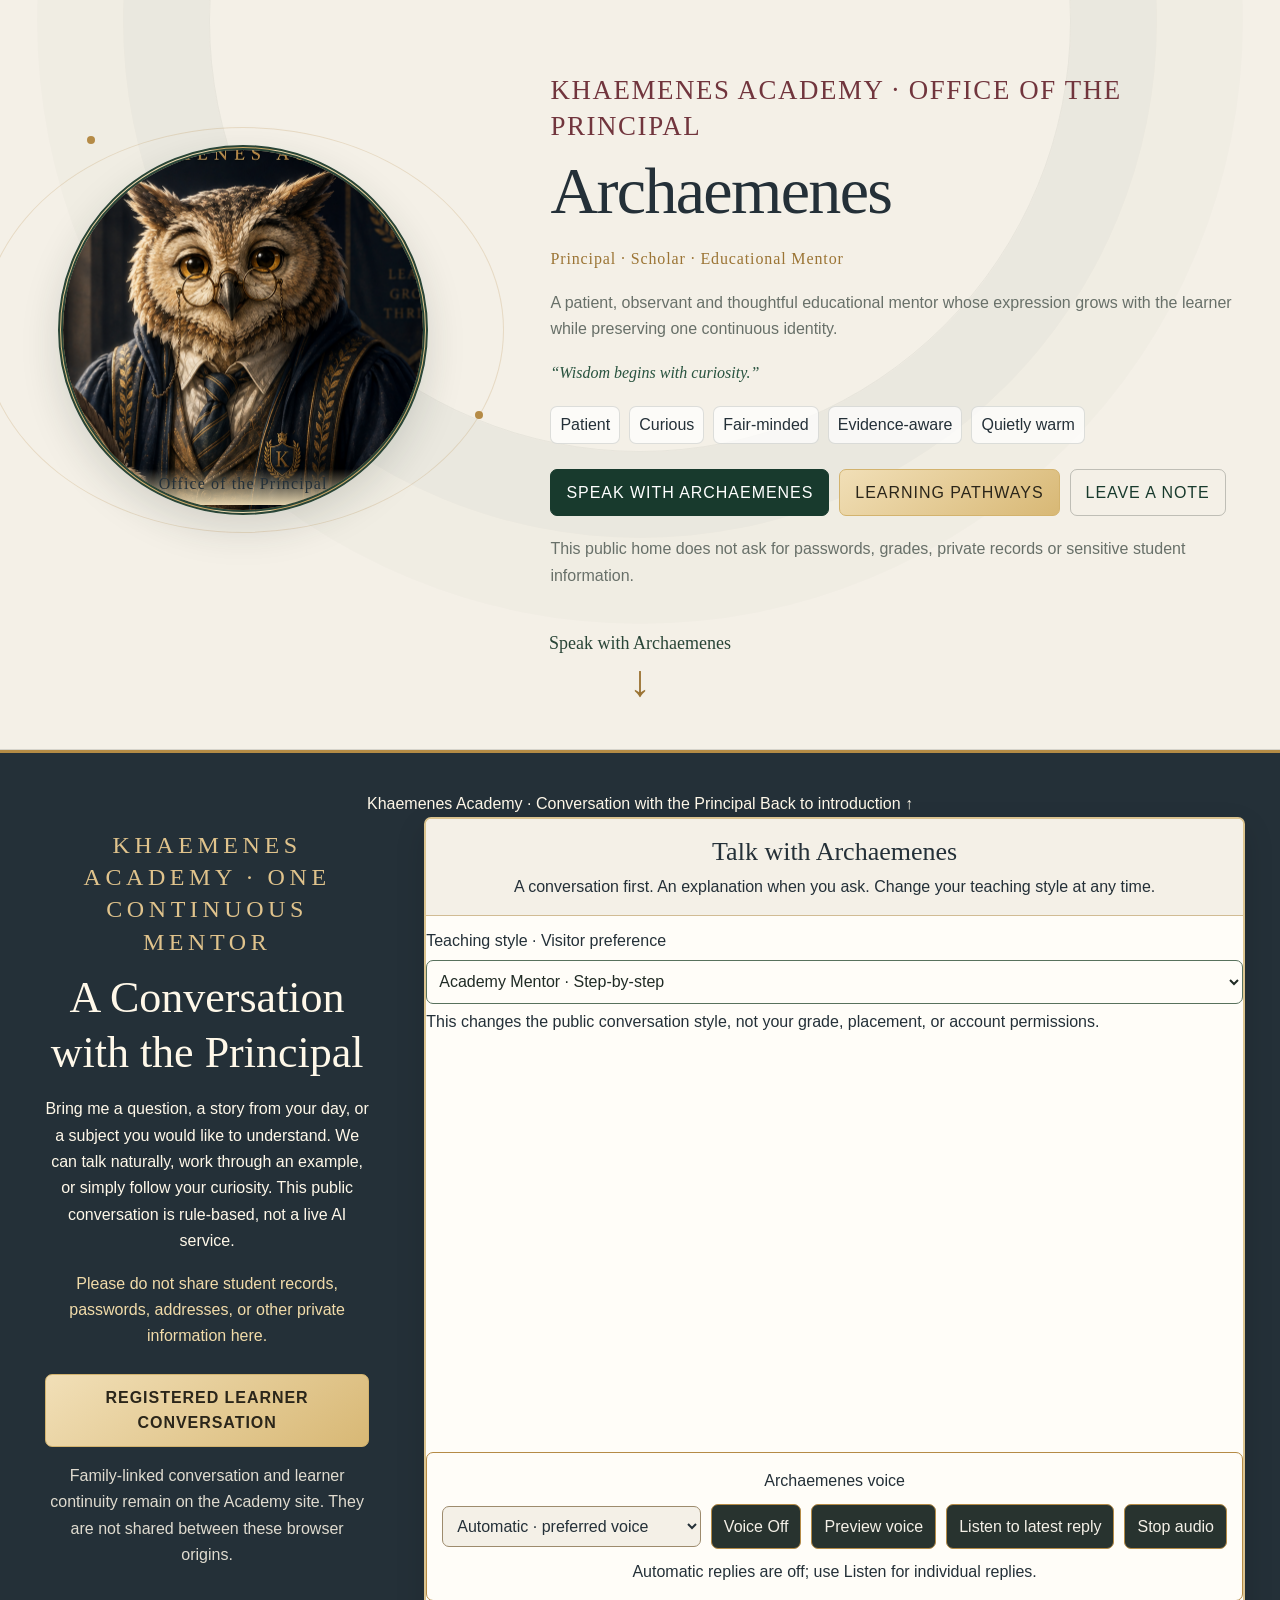
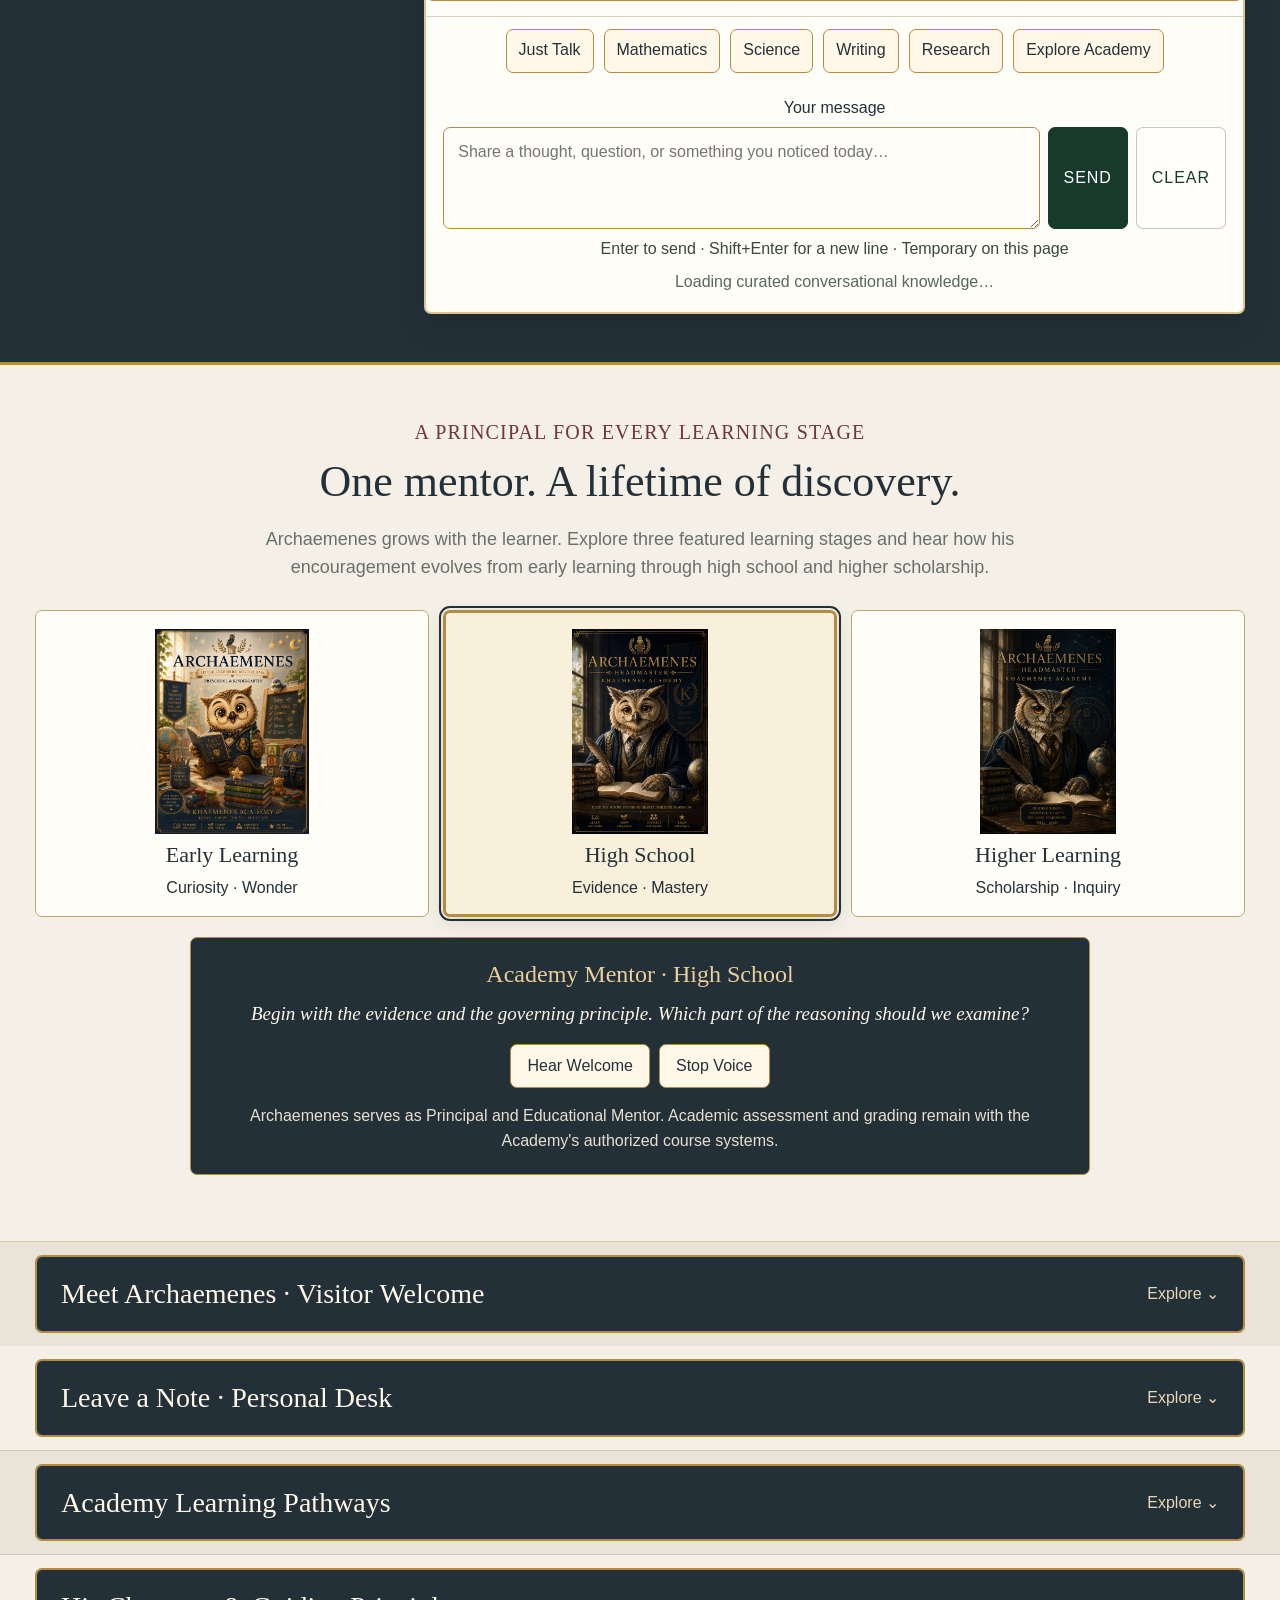
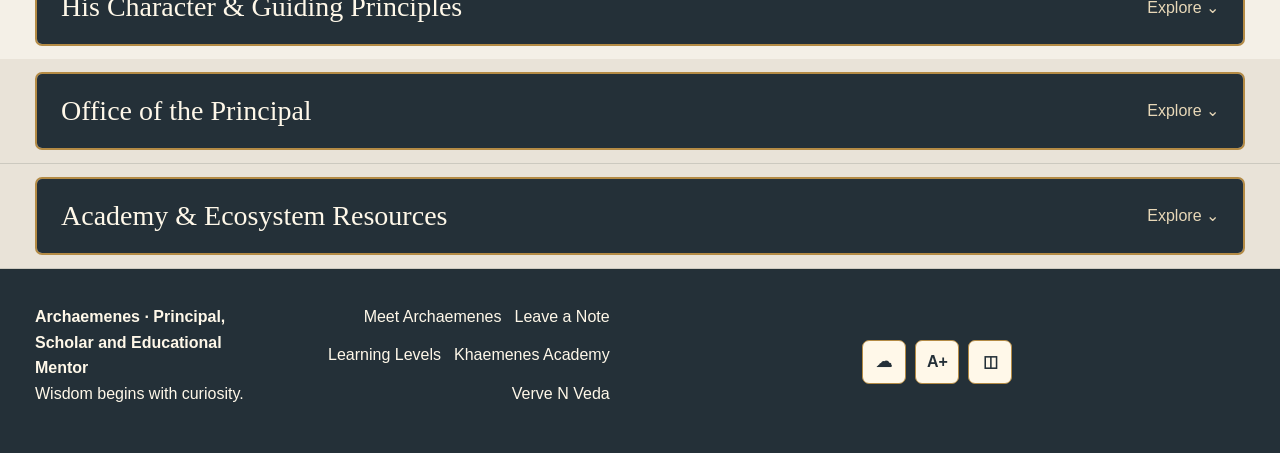
==== commit 33734d3f: "Archaemenes home: welcome conversation, practical starters and a multiline VNV-style message compose" ====
--- a/index.html
+++ b/index.html
@@ -368,6 +368,15 @@
 html:root:root body footer .archaemenes-comfort-inline button[aria-pressed="true"]{background:#e3c681;border-color:#e3c681}
 #mentor-language-laboratory{border-radius:7px;margin:25px auto 8px!important;max-width:100%;box-sizing:border-box}
 </style><link rel="stylesheet" href="styles/archaemenes-landing-refinement-v1.css">
+<style>
+/* Conversation composer: allow longer, accessible visitor messages. */
+#archaemenesConversation .conversation-input-row textarea{flex:1 1 270px;min-width:0;min-height:102px;resize:vertical;padding:12px 14px;border:1px solid #b48b45;border-radius:7px;background:#fffdf8;color:#243038;font:400 16px/1.55 var(--body)}
+#archaemenesConversation .conversation-input-row textarea:focus-visible{outline:3px solid #a17b38;outline-offset:2px}
+#archaemenesConversation .conversation-entry-hint{margin:8px 0 0;color:#39473c;font:400 16px/1.45 var(--body)}
+#archaemenesConversation .conversation-starters{gap:10px}
+#archaemenesConversation [data-chat-log] p{white-space:pre-wrap}
+@media(max-width:600px){#archaemenesConversation .conversation-input-row textarea{flex-basis:100%}}
+</style>
 </head>
 <body id="top">
 <a class="skip" href="#main">Skip to main content</a>
@@ -417,13 +426,13 @@
     <div class="conversation-entry-intro">
       <p class="kicker">Khaemenes Academy · One Continuous Mentor</p>
       <h2 id="archaemenes-chat-heading">A Conversation with the Principal</h2>
-      <p>Begin a thoughtful conversation using the curated public knowledge library. This introduction is rule-based, not a live AI service.</p>
+      <p>Bring me a question, a story from your day, or a subject you would like to understand. We can talk naturally, work through an example, or simply follow your curiosity. This public conversation is rule-based, not a live AI service.</p>
       <p class="conversation-privacy">Please do not share student records, passwords, addresses, or other private information here.</p>
       <a class="btn gold" href="https://vervenveda.com/Khaemenes_Academy.github.io/mentor/#mentorWorkspace">Registered Learner Conversation</a>
       <p class="conversation-boundary">Family-linked conversation and learner continuity remain on the Academy site. They are not shared between these browser origins.</p>
     </div>
     <div class="conversation-entry-card">
-      <div class="conversation-card-heading"><h3>Public Conversation</h3><p>Ask a question or choose a starting point.</p></div>
+      <div class="conversation-card-heading"><h3>Talk with Archaemenes</h3><p>A conversation first. An explanation when you ask. Change your teaching style at any time.</p></div>
       <div class="archaemenes-mentor-mode" style="margin:12px 0 16px;text-align:left">
         <label for="archaemenes-mentor-mode" style="display:block;font-size:16px;margin-bottom:6px">Teaching style · Visitor preference</label>
         <select id="archaemenes-mentor-mode" data-mentor-mode style="min-height:44px;width:100%;font:inherit;padding:8px;border-radius:7px;background:#fffdf8;color:#202b25;border:1px solid #58715d">
@@ -435,13 +444,17 @@
       </div>
       <div data-chat-log role="log" tabindex="0" aria-live="polite" aria-relevant="additions text" aria-label="Archaemenes public conversation"></div>
       <div class="conversation-starters" aria-label="Conversation starters">
-        <button type="button" data-chat-prompt="How can I begin learning algebra?">Mathematics</button>
-        <button type="button" data-chat-prompt="Help me plan a creative story.">Creative Writing</button>
+        <button type="button" data-chat-prompt="Hello Archaemenes, how are you today?">Just Talk</button>
+        <button type="button" data-chat-prompt="Can you explain fractions with an example?">Mathematics</button>
+        <button type="button" data-chat-prompt="What is a hypothesis?">Science</button>
+        <button type="button" data-chat-prompt="How do I write a paragraph?">Writing</button>
+        <button type="button" data-chat-prompt="How can I check whether a source is reliable?">Research</button>
         <button type="button" data-chat-prompt="What can I explore at Khaemenes Academy?">Explore Academy</button>
       </div>
       <form class="conversation-entry-form" autocomplete="off">
         <label for="archaemenes-chat-input">Your message</label>
-        <div class="conversation-input-row"><input id="archaemenes-chat-input" maxlength="500" required placeholder="What would you like to learn?" autocomplete="off"><button class="btn primary" type="submit">Send</button><button class="btn" type="button" data-chat-clear>Clear</button></div>
+        <div class="conversation-input-row"><textarea id="archaemenes-chat-input" data-chat-input rows="3" maxlength="1800" required placeholder="Share a thought, question, or something you noticed today…" autocomplete="off"></textarea><button class="btn primary" type="submit">Send</button><button class="btn" type="button" data-chat-clear>Clear</button></div>
+        <p class="conversation-entry-hint">Enter to send · Shift+Enter for a new line · Temporary on this page</p>
       </form>
       <p data-chat-status role="status" aria-live="polite">Loading curated conversational knowledge…</p>
     </div>
@@ -719,14 +732,17 @@
 
 <script src="app.js"></script>
 <!-- Shared lexicon is initialized once below, ahead of visitor interaction. -->
+<script src="creative-spark-mentor-language-v1.js"></script>
 <script src="creative-spark-mentor-qa-v1.js" defer></script>
+<script src="archaemenes-conversation-skills-v1.js" defer></script>
 <script src="archaemenes-conversation.js" defer></script><script src="mentor-voice-addon-v1.js" defer></script>
 <script src="living-mentor-preview-v1.js" defer></script>
 <script src="https://vervenveda.com/assets/vnv-333-ticker.js" defer></script>
 <script src="https://vervenveda.com/assets/vnv-ticker-autopopulate.js" defer></script>
 <script src="https://vervenveda.com/assets/vnv-header-autopopulate.js" defer></script>
 <script src="https://vervenveda.com/assets/vnv-ecosystem-toolbar.js" defer></script>
-<script src="creative-spark-mentor-language-v1.js"></script>
+
 <script>window.CreativeSparkMentorLanguage?.init("archaemenes");</script>
+<script defer src="https://vervenveda.com/assets/vnv-mentor-chat-shell-v1.js" data-mentor-id="archaemenes" data-mentor-name="Archaemenes" data-chat-root="#archaemenesConversation" data-chat-input="#archaemenes-chat-input" data-chat-send="#archaemenesConversation .conversation-entry-form button[type='submit']" data-chat-clear="#archaemenesConversation [data-chat-clear]" data-chat-log="#archaemenesConversation [data-chat-log]"></script>
 </body>
 </html>
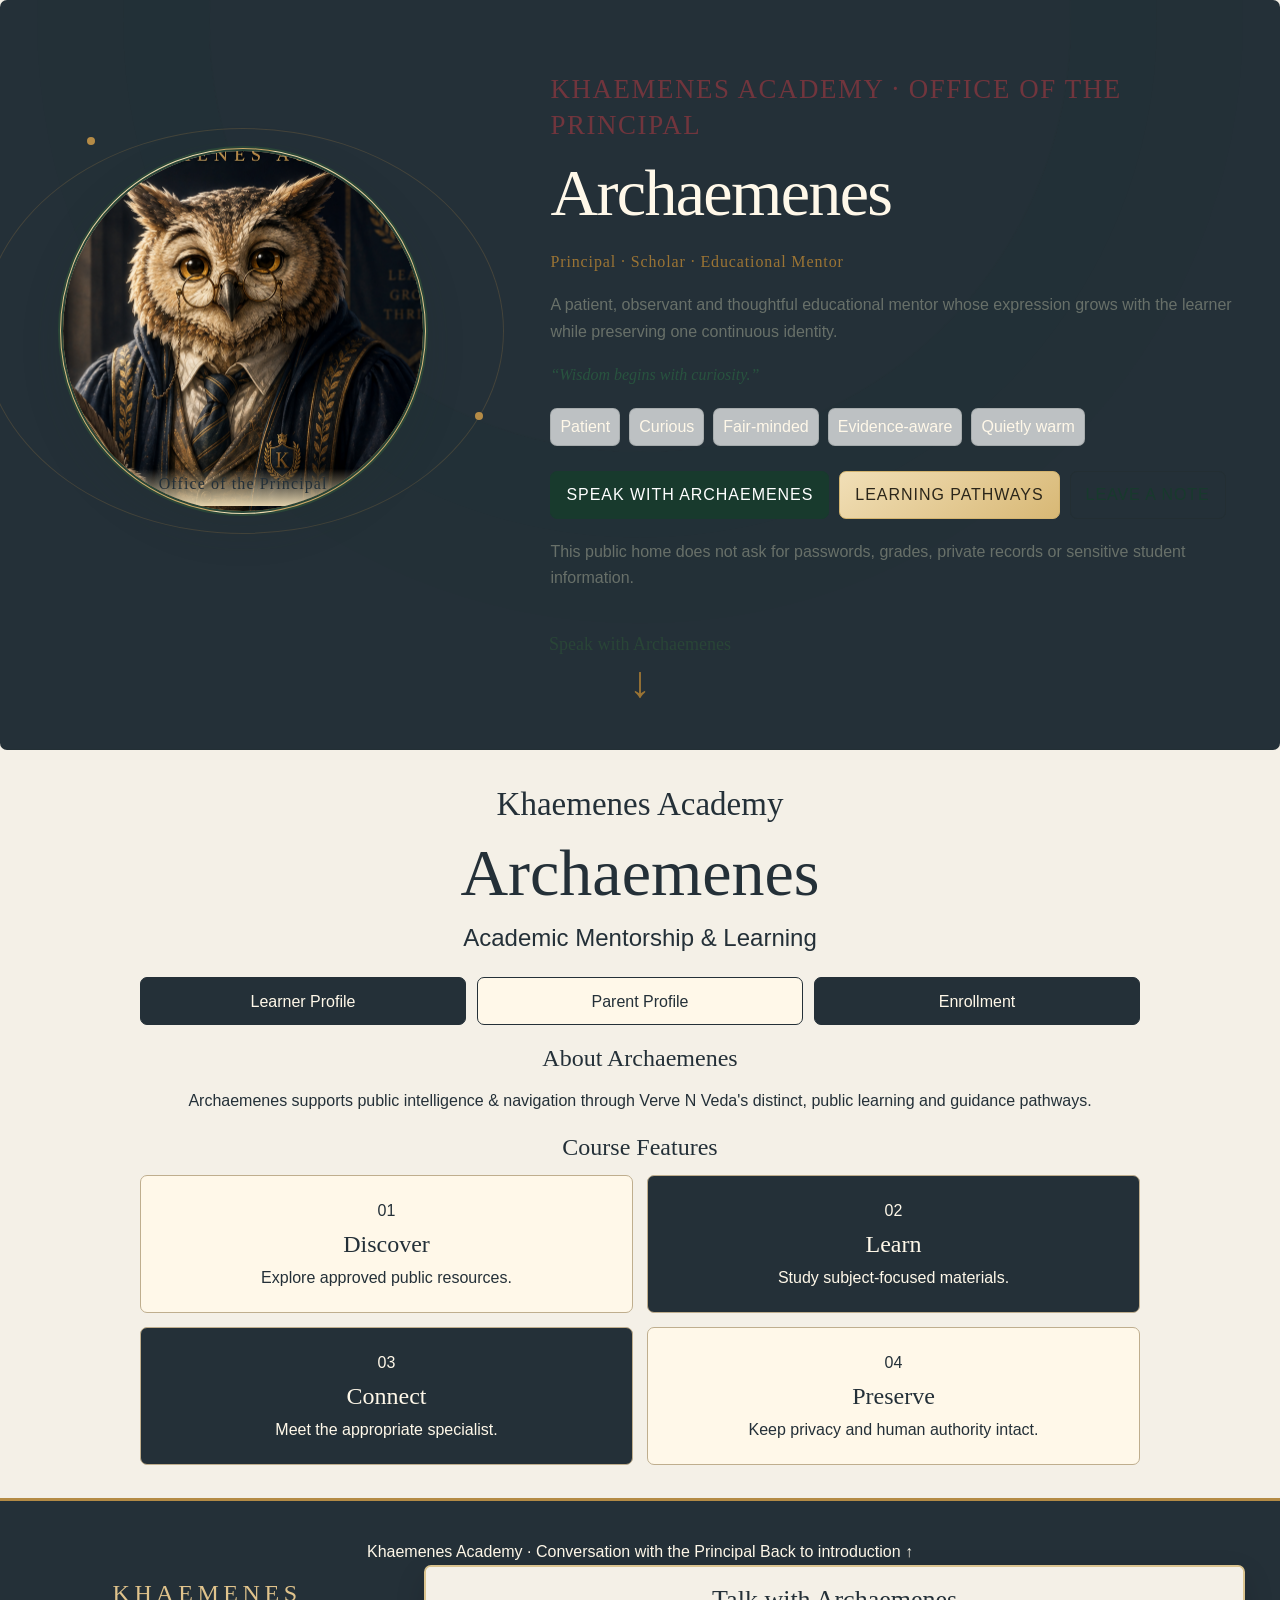
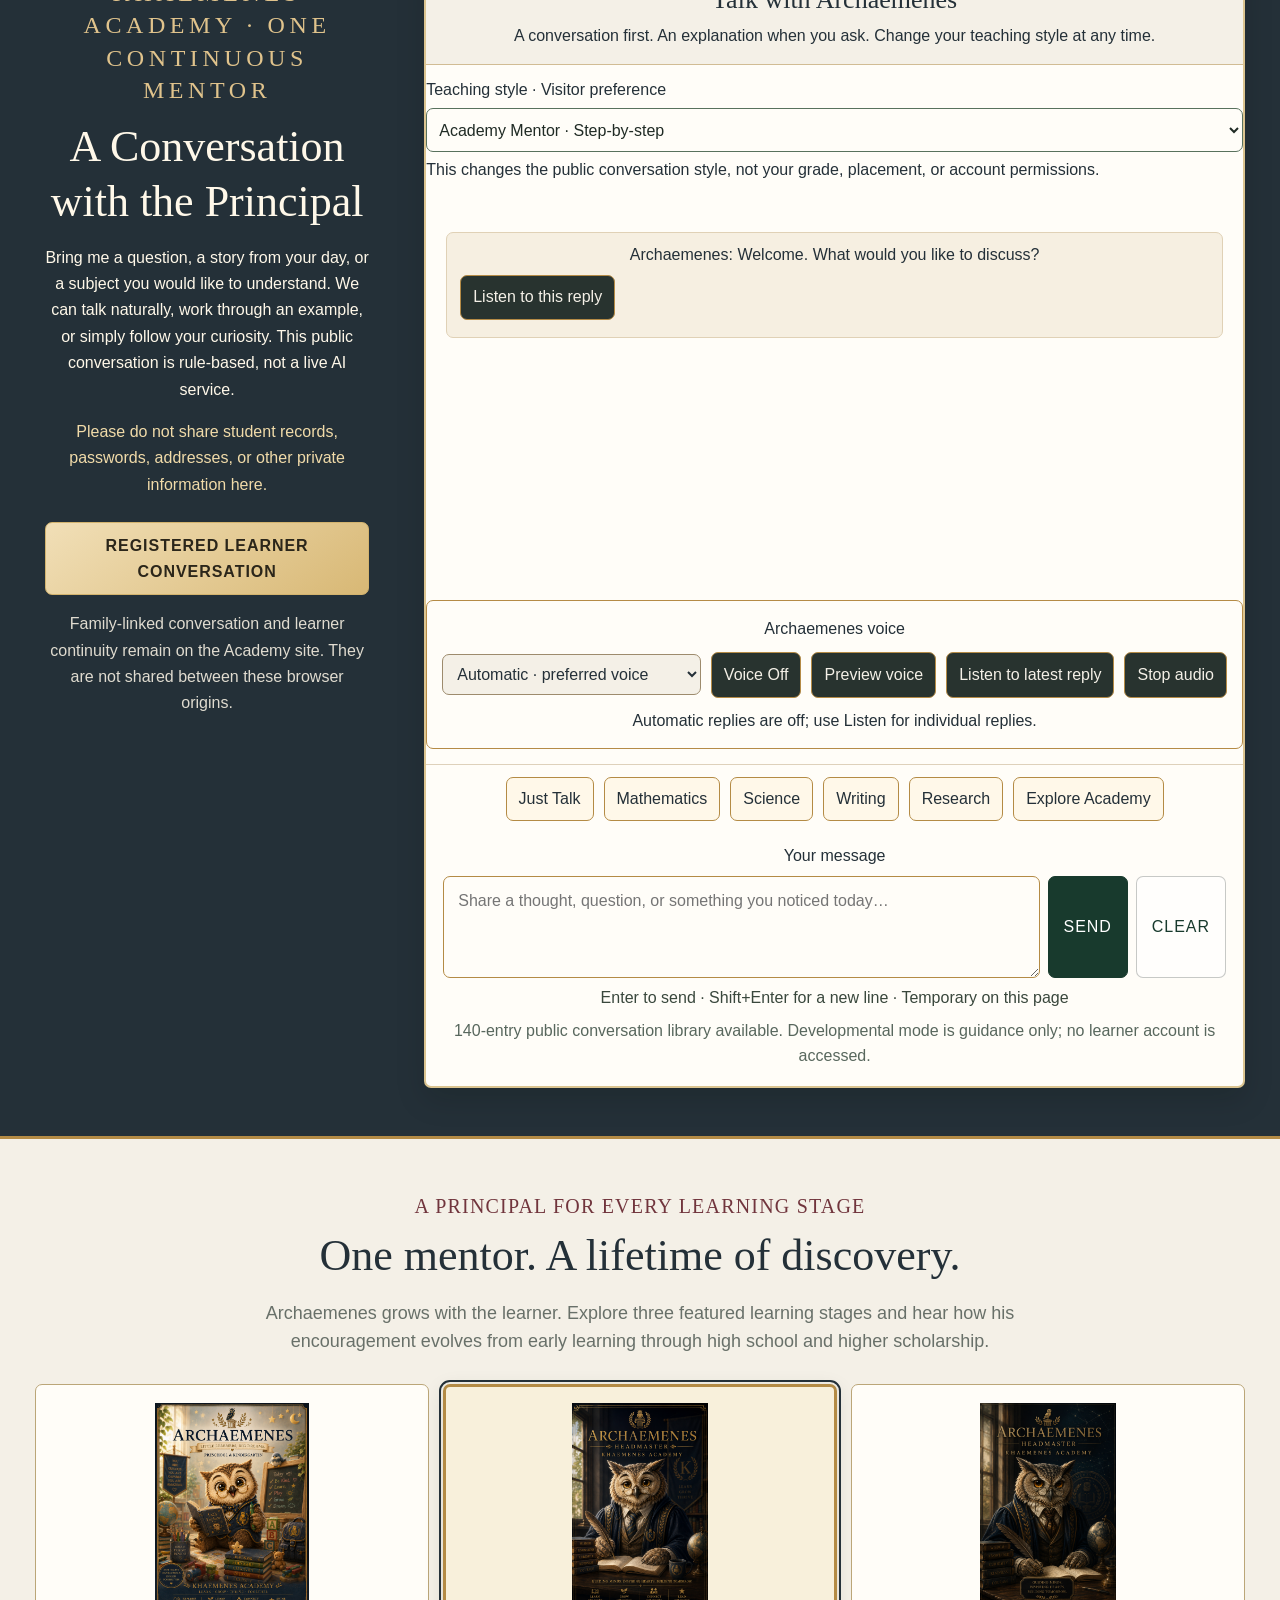
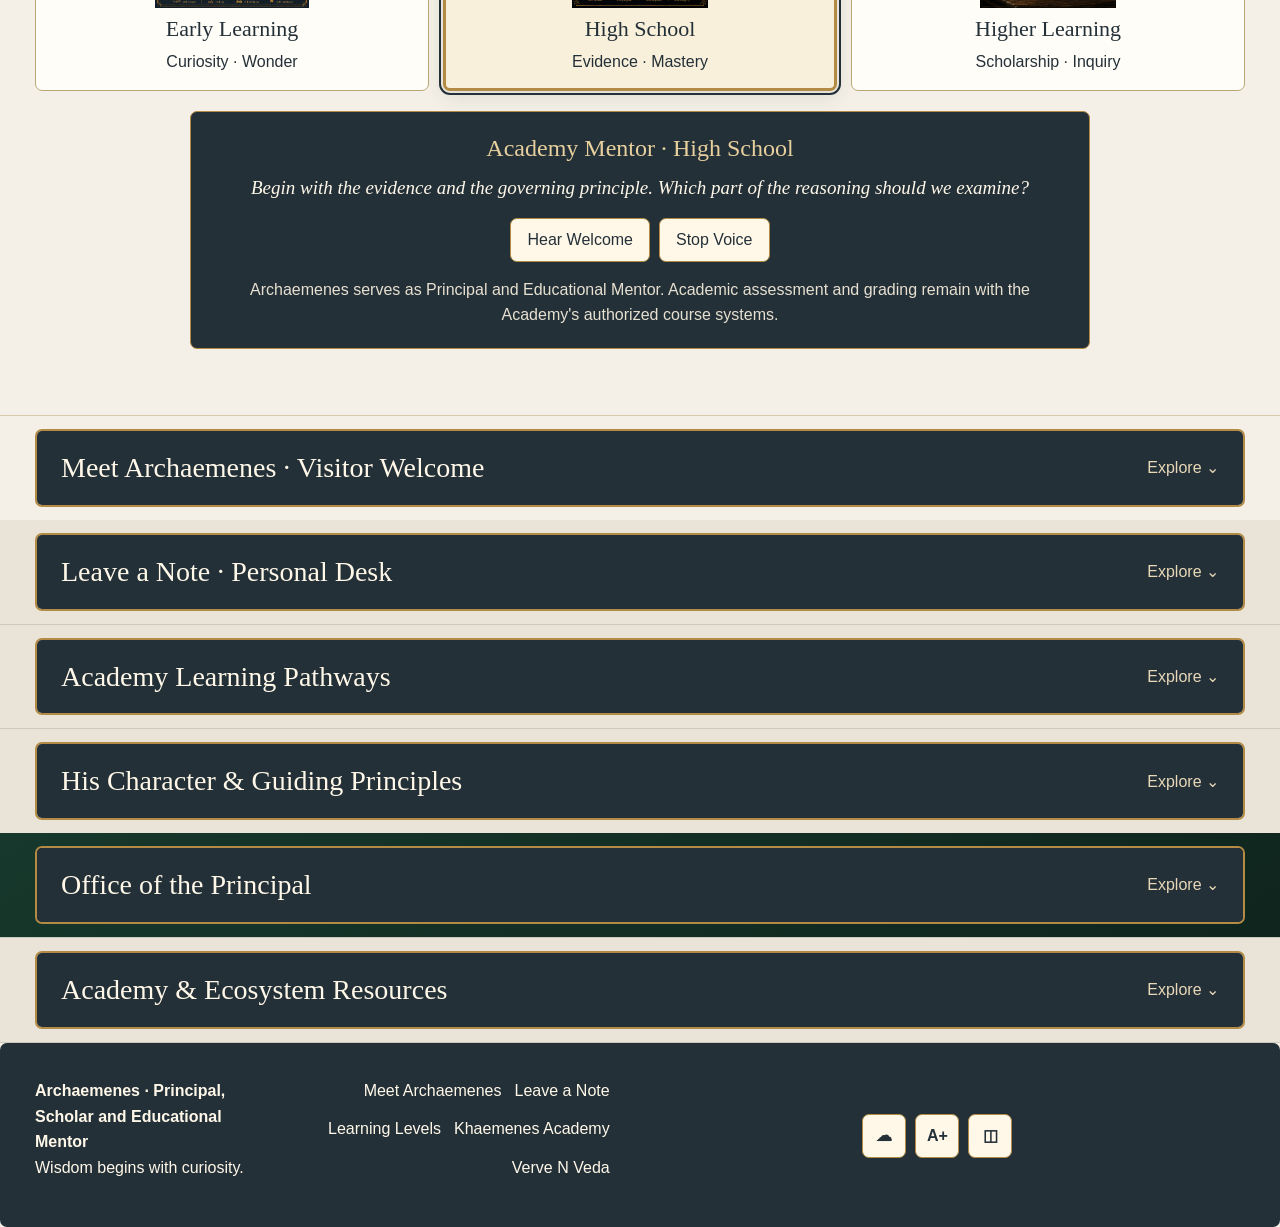
==== commit 3d7a29ce: "feat(mentor): align Archaemenes landing to Academy access and canonical tools" ====
--- a/index.html
+++ b/index.html
@@ -377,13 +377,35 @@
 #archaemenesConversation [data-chat-log] p{white-space:pre-wrap}
 @media(max-width:600px){#archaemenesConversation .conversation-input-row textarea{flex-basis:100%}}
 </style>
-</head>
+<style id="vnv-mentor-layout-v1">
+ .vnv-mentor-hero{background:#243038!important;color:#fff8e9!important;border-radius:7px!important}
+ .vnv-mentor-hero h1{font:400 clamp(40px,7vw,66px)/1.2 Cinzel,Georgia,serif!important;color:#fff8e9!important}
+ #vnv-mentor-landing-access{background:#f4f0e7;color:#243038;padding:33px 14px;font:400 16px/1.6 Nunito,Arial,sans-serif;text-align:center}
+ #vnv-mentor-landing-access *{box-sizing:border-box}#vnv-mentor-landing-access .vmla-inner{max-width:1000px;margin:auto}
+ #vnv-mentor-landing-access .vmla-kicker{font:400 33px/1.3 Cinzel,Georgia,serif;margin:0}
+ #vnv-mentor-landing-access h2{font:400 clamp(40px,7vw,66px)/1.2 Cinzel,Georgia,serif;margin:7px 0}
+ #vnv-mentor-landing-access .vmla-sub{font-size:24px;margin:0 0 20px}
+ #vnv-mentor-landing-access nav{display:grid;grid-template-columns:repeat(3,minmax(0,1fr));gap:11px;margin:20px 0}
+ #vnv-mentor-landing-access nav a{min-height:48px;display:grid;place-items:center;padding:10px;border:1px solid #243038;border-radius:7px;background:#243038;color:#fff8e9!important;text-decoration:none;font-size:16px}
+ #vnv-mentor-landing-access nav a:nth-child(2){background:#fff8e9;color:#243038!important}
+ #vnv-mentor-landing-access h3{font:400 24px Cinzel,Georgia,serif;margin:20px 0 7px}
+ #vnv-mentor-landing-access .vmla-grid{display:grid;grid-template-columns:repeat(2,minmax(0,1fr));gap:14px;margin-top:14px}
+ #vnv-mentor-landing-access article{padding:22px 12px;border:1px solid #bfae8e;border-radius:7px;background:#fff8e9;min-width:0}
+ #vnv-mentor-landing-access article:nth-child(2),#vnv-mentor-landing-access article:nth-child(3){background:#243038;color:#fff8e9}
+ #vnv-mentor-landing-access article h4{font:400 24px Cinzel,Georgia,serif;margin:7px 0}
+ #vnv-mentor-landing-access article p{margin:0;font-size:16px}
+ body:has(#vnvHeaderAutoPopulate) header.site-header:not(#vnvHeaderAutoPopulate){display:none!important}
+ body:has(#vnvHeaderAutoPopulate) .wrap>header:not(#vnvHeaderAutoPopulate){display:none!important}
+ footer{background:#243038!important;color:#fff8e9!important;text-align:center!important;border-radius:7px!important}footer a{color:#fff8e9!important}
+ #vnv-language-switch{display:none!important}
+ @media(max-width:600px){#vnv-mentor-landing-access nav{grid-template-columns:1fr}#vnv-mentor-landing-access .vmla-grid{gap:7px}#vnv-mentor-landing-access article{padding:12px 8px}}
+ </style></head>
 <body id="top">
 <a class="skip" href="#main">Skip to main content</a>
 
 <main id="main">
 
-<section class="hero archaemenes-home-hero" aria-labelledby="archaemenes-home-title">
+<section class="hero archaemenes-home-hero vnv-mentor-hero" aria-labelledby="archaemenes-home-title">
   <div class="shell hero-inner">
     <div class="owl-wrap archaemenes-principal-portrait">
       <div class="owl-orbit" aria-hidden="true"></div>
@@ -416,6 +438,7 @@
     </a>
   </div>
 </section>
+<section id="vnv-mentor-landing-access"><div class="vmla-inner"><p class="vmla-kicker">Khaemenes Academy</p><h2>Archaemenes</h2><p class="vmla-sub">Academic Mentorship & Learning</p><nav aria-label="Academy access"><a href="https://vervenveda.com/Khaemenes_High.github.io/#student-portal">Learner Profile</a><a href="https://vervenveda.com/Khaemenes_High.github.io/#parent-portal">Parent Profile</a><a href="https://vervenveda.com/Khaemenes_Academy.github.io/family/enroll/">Enrollment</a></nav><h3>About Archaemenes</h3><p>Archaemenes supports public intelligence & navigation through Verve N Veda's distinct, public learning and guidance pathways.</p><h3>Course Features</h3><div class="vmla-grid"><article><span>01</span><h4>Discover</h4><p>Explore approved public resources.</p></article><article><span>02</span><h4>Learn</h4><p>Study subject-focused materials.</p></article><article><span>03</span><h4>Connect</h4><p>Meet the appropriate specialist.</p></article><article><span>04</span><h4>Preserve</h4><p>Keep privacy and human authority intact.</p></article></div></div></section>
 
 <section class="archaemenes-public-conversation section" id="archaemenesConversation" aria-labelledby="archaemenes-chat-heading">
   <div class="archaemenes-section-anchor" aria-label="Conversation section anchor">
@@ -744,5 +767,6 @@
 
 <script>window.CreativeSparkMentorLanguage?.init("archaemenes");</script>
 <script defer src="https://vervenveda.com/assets/vnv-mentor-chat-shell-v1.js" data-mentor-id="archaemenes" data-mentor-name="Archaemenes" data-chat-root="#archaemenesConversation" data-chat-input="#archaemenes-chat-input" data-chat-send="#archaemenesConversation .conversation-entry-form button[type='submit']" data-chat-clear="#archaemenesConversation [data-chat-clear]" data-chat-log="#archaemenesConversation [data-chat-log]"></script>
-</body>
+<script id="vnv-mentor-class-tools-v1">window.KhaemenesClassToolsConfigV1={id:"mentor-archaemenes",match:()=>true,toggleLabel:"Tools",ariaLabel:"Academy and translator tools",tools:[{type:"link",label:"Learner",href:"https://vervenveda.com/Khaemenes_High.github.io/#student-portal"},{type:"link",label:"Parent",href:"https://vervenveda.com/Khaemenes_High.github.io/#parent-portal"},{type:"link",label:"Enroll",href:"https://vervenveda.com/Khaemenes_Academy.github.io/family/enroll/"},{type:"action",label:"Translate",action:"translate"},{type:"link",label:"Search",href:"https://vervenveda.com/PLERASearch.github.io/"},{type:"ecosystem-list",label:"Learn",filter:{category:"education",limit:8}},{type:"ecosystem-list",label:"Research",filter:{category:"research",limit:8}},{type:"help",label:"Help"}],help:{title:"Mentor Tools",paragraphs:["Explore official Academy access and approved public resources."]},actions:{translate:({root})=>{const panel=root.querySelector("#vnvClassToolsPanel");let box=panel.querySelector("[data-translate-control]");if(!box){box=document.createElement("div");box.className="vct-pop";box.dataset.translateControl="1";box.innerHTML='<h2>Translate this page</h2><label for="vmla-lang">Language</label> <select id="vmla-lang" style="width:100%;min-height:44px;font-size:16px;border-radius:7px"></select>';panel.append(box)}const api=window.VNVLanguage;if(!api){box.textContent="Translation unavailable";box.hidden=false;return}const select=box.querySelector("select");select.replaceChildren();for(const c of api.availableLanguages()){const o=document.createElement("option");o.value=c;o.textContent=c.toUpperCase();select.append(o)}select.value=api.getLanguage();select.onchange=()=>api.setLanguage(select.value,true);box.hidden=false}}};</script>
+<script src="https://vervenveda.com/assets/vnv-language.js" defer></script><script src="https://vervenveda.com/assets/vnv-class-tools-toolbar.js" defer></script></body>
 </html>
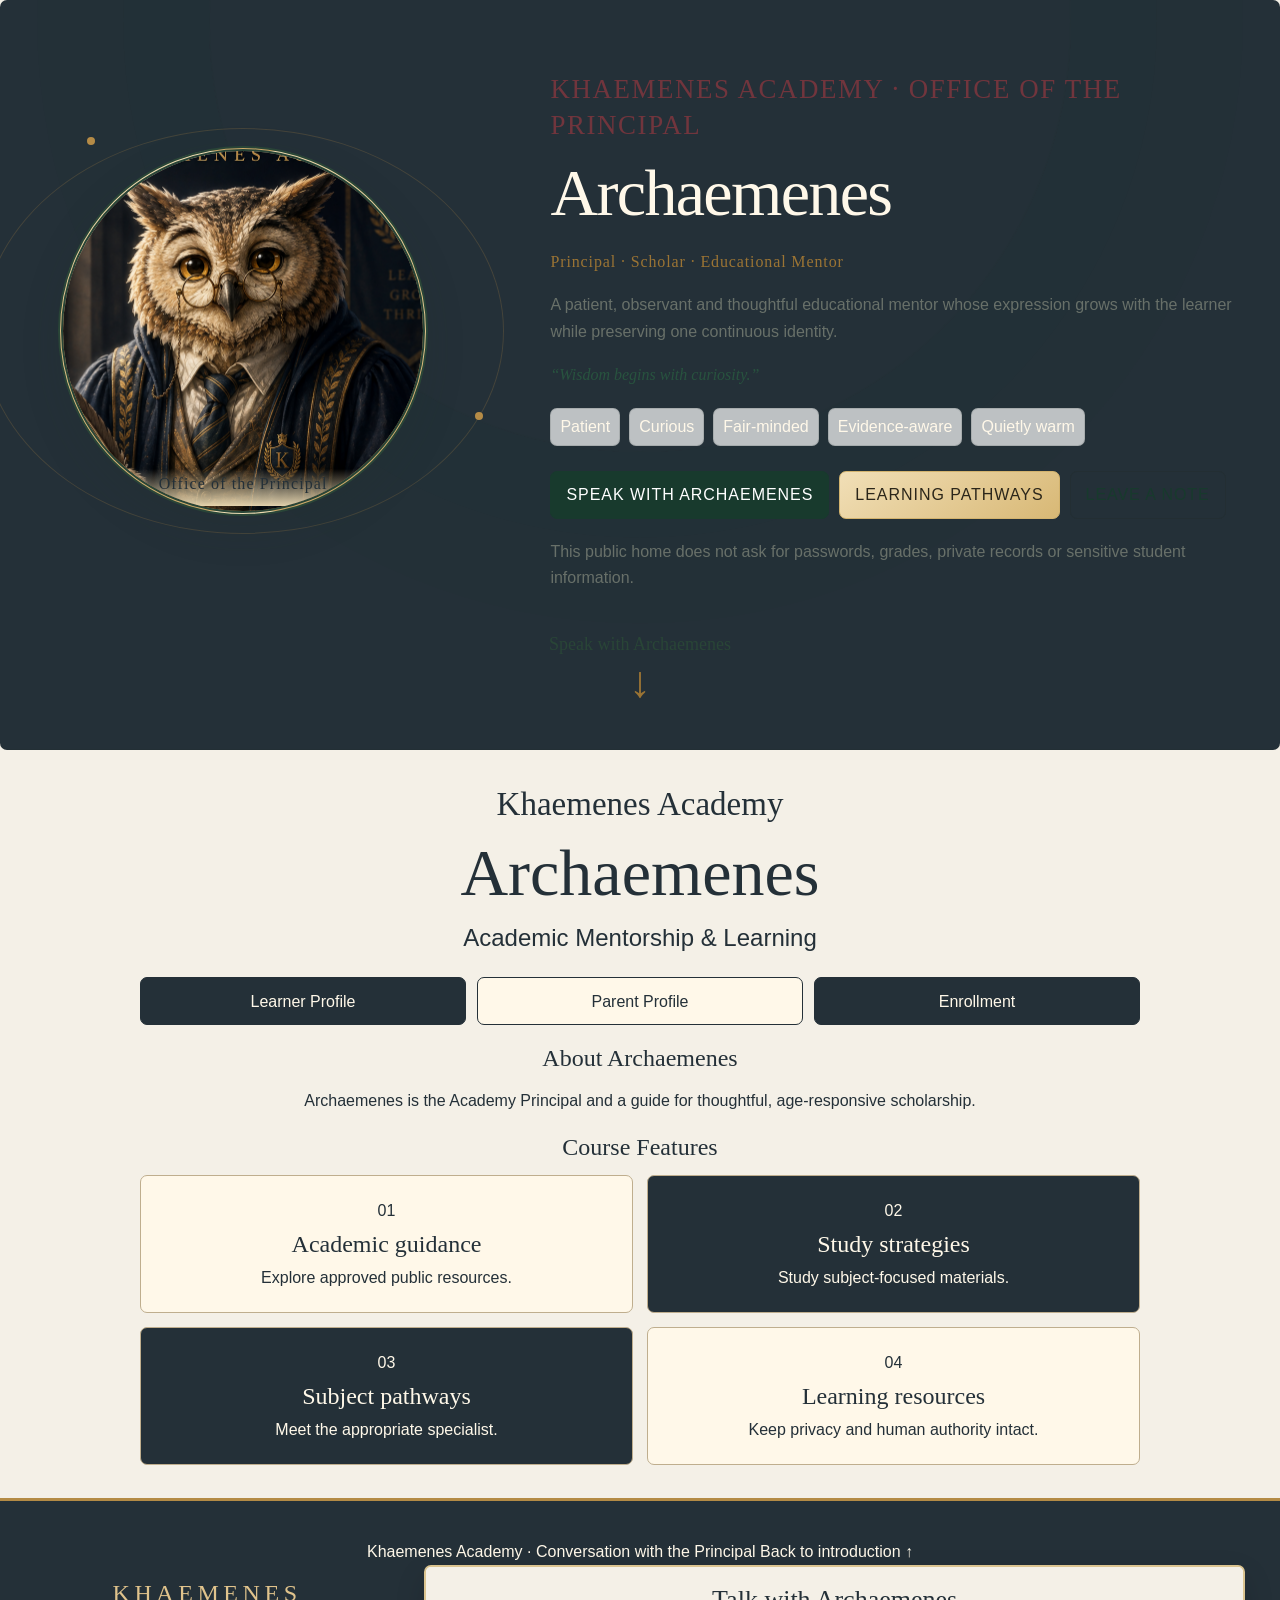
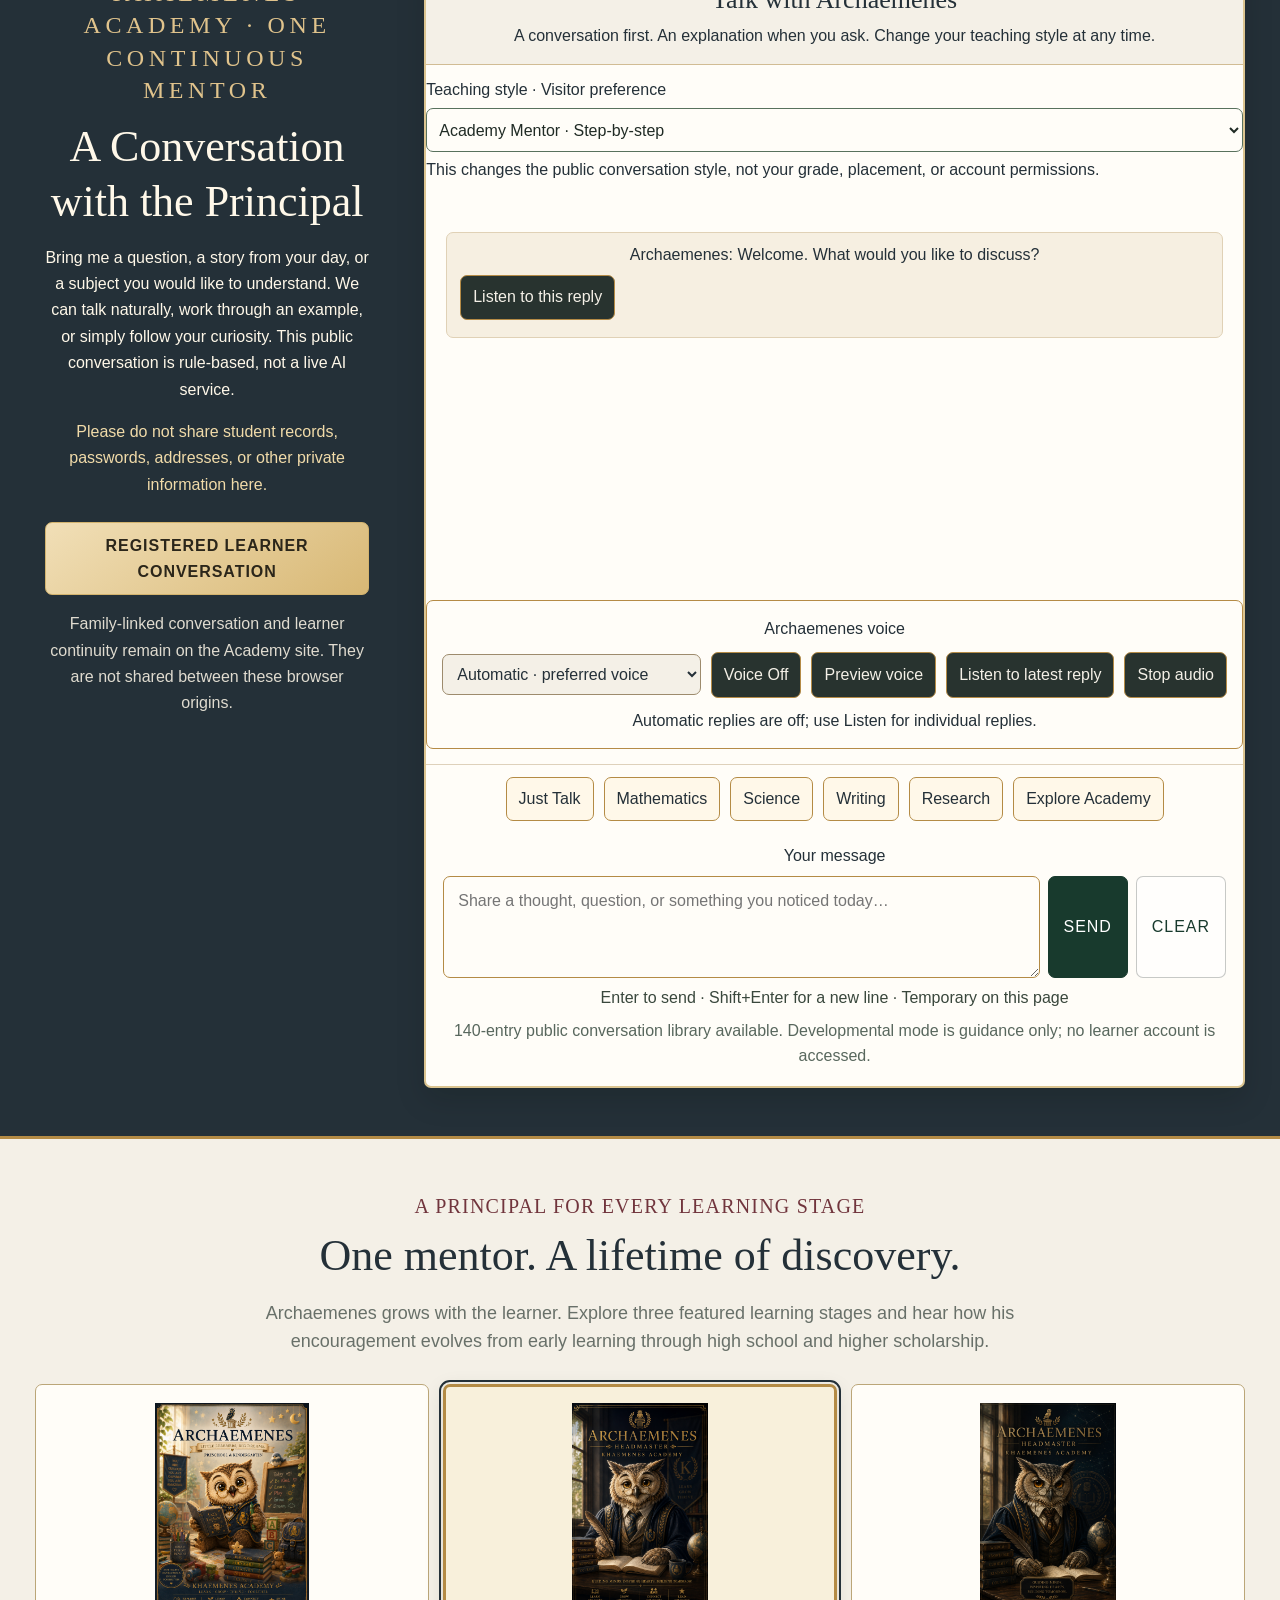
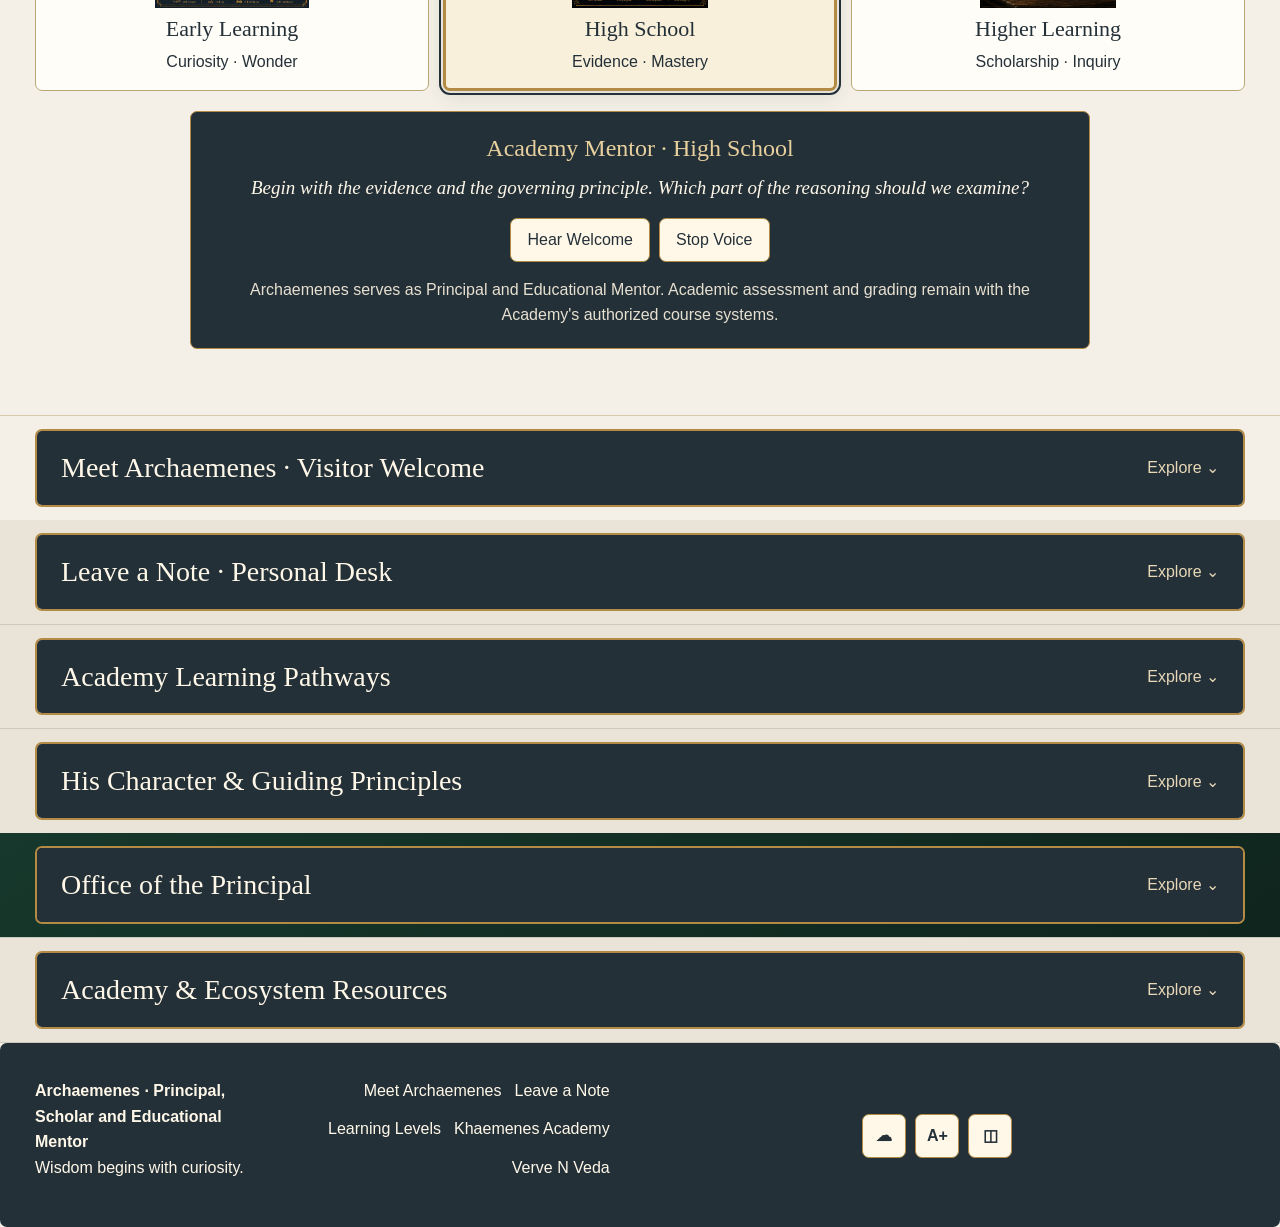
==== commit 09508b58: "refine(mentor): make four landing features subject-specific for Archaemenes.github.io" ====
--- a/index.html
+++ b/index.html
@@ -438,7 +438,7 @@
     </a>
   </div>
 </section>
-<section id="vnv-mentor-landing-access"><div class="vmla-inner"><p class="vmla-kicker">Khaemenes Academy</p><h2>Archaemenes</h2><p class="vmla-sub">Academic Mentorship & Learning</p><nav aria-label="Academy access"><a href="https://vervenveda.com/Khaemenes_High.github.io/#student-portal">Learner Profile</a><a href="https://vervenveda.com/Khaemenes_High.github.io/#parent-portal">Parent Profile</a><a href="https://vervenveda.com/Khaemenes_Academy.github.io/family/enroll/">Enrollment</a></nav><h3>About Archaemenes</h3><p>Archaemenes supports public intelligence & navigation through Verve N Veda's distinct, public learning and guidance pathways.</p><h3>Course Features</h3><div class="vmla-grid"><article><span>01</span><h4>Discover</h4><p>Explore approved public resources.</p></article><article><span>02</span><h4>Learn</h4><p>Study subject-focused materials.</p></article><article><span>03</span><h4>Connect</h4><p>Meet the appropriate specialist.</p></article><article><span>04</span><h4>Preserve</h4><p>Keep privacy and human authority intact.</p></article></div></div></section>
+<section id="vnv-mentor-landing-access"><div class="vmla-inner"><p class="vmla-kicker">Khaemenes Academy</p><h2>Archaemenes</h2><p class="vmla-sub">Academic Mentorship & Learning</p><nav aria-label="Academy access"><a href="https://vervenveda.com/Khaemenes_High.github.io/#student-portal">Learner Profile</a><a href="https://vervenveda.com/Khaemenes_High.github.io/#parent-portal">Parent Profile</a><a href="https://vervenveda.com/Khaemenes_Academy.github.io/family/enroll/">Enrollment</a></nav><h3>About Archaemenes</h3><p>Archaemenes is the Academy Principal and a guide for thoughtful, age-responsive scholarship.</p><h3>Course Features</h3><div class="vmla-grid"><article><span>01</span><h4>Academic guidance</h4><p>Explore approved public resources.</p></article><article><span>02</span><h4>Study strategies</h4><p>Study subject-focused materials.</p></article><article><span>03</span><h4>Subject pathways</h4><p>Meet the appropriate specialist.</p></article><article><span>04</span><h4>Learning resources</h4><p>Keep privacy and human authority intact.</p></article></div></div></section>
 
 <section class="archaemenes-public-conversation section" id="archaemenesConversation" aria-labelledby="archaemenes-chat-heading">
   <div class="archaemenes-section-anchor" aria-label="Conversation section anchor">
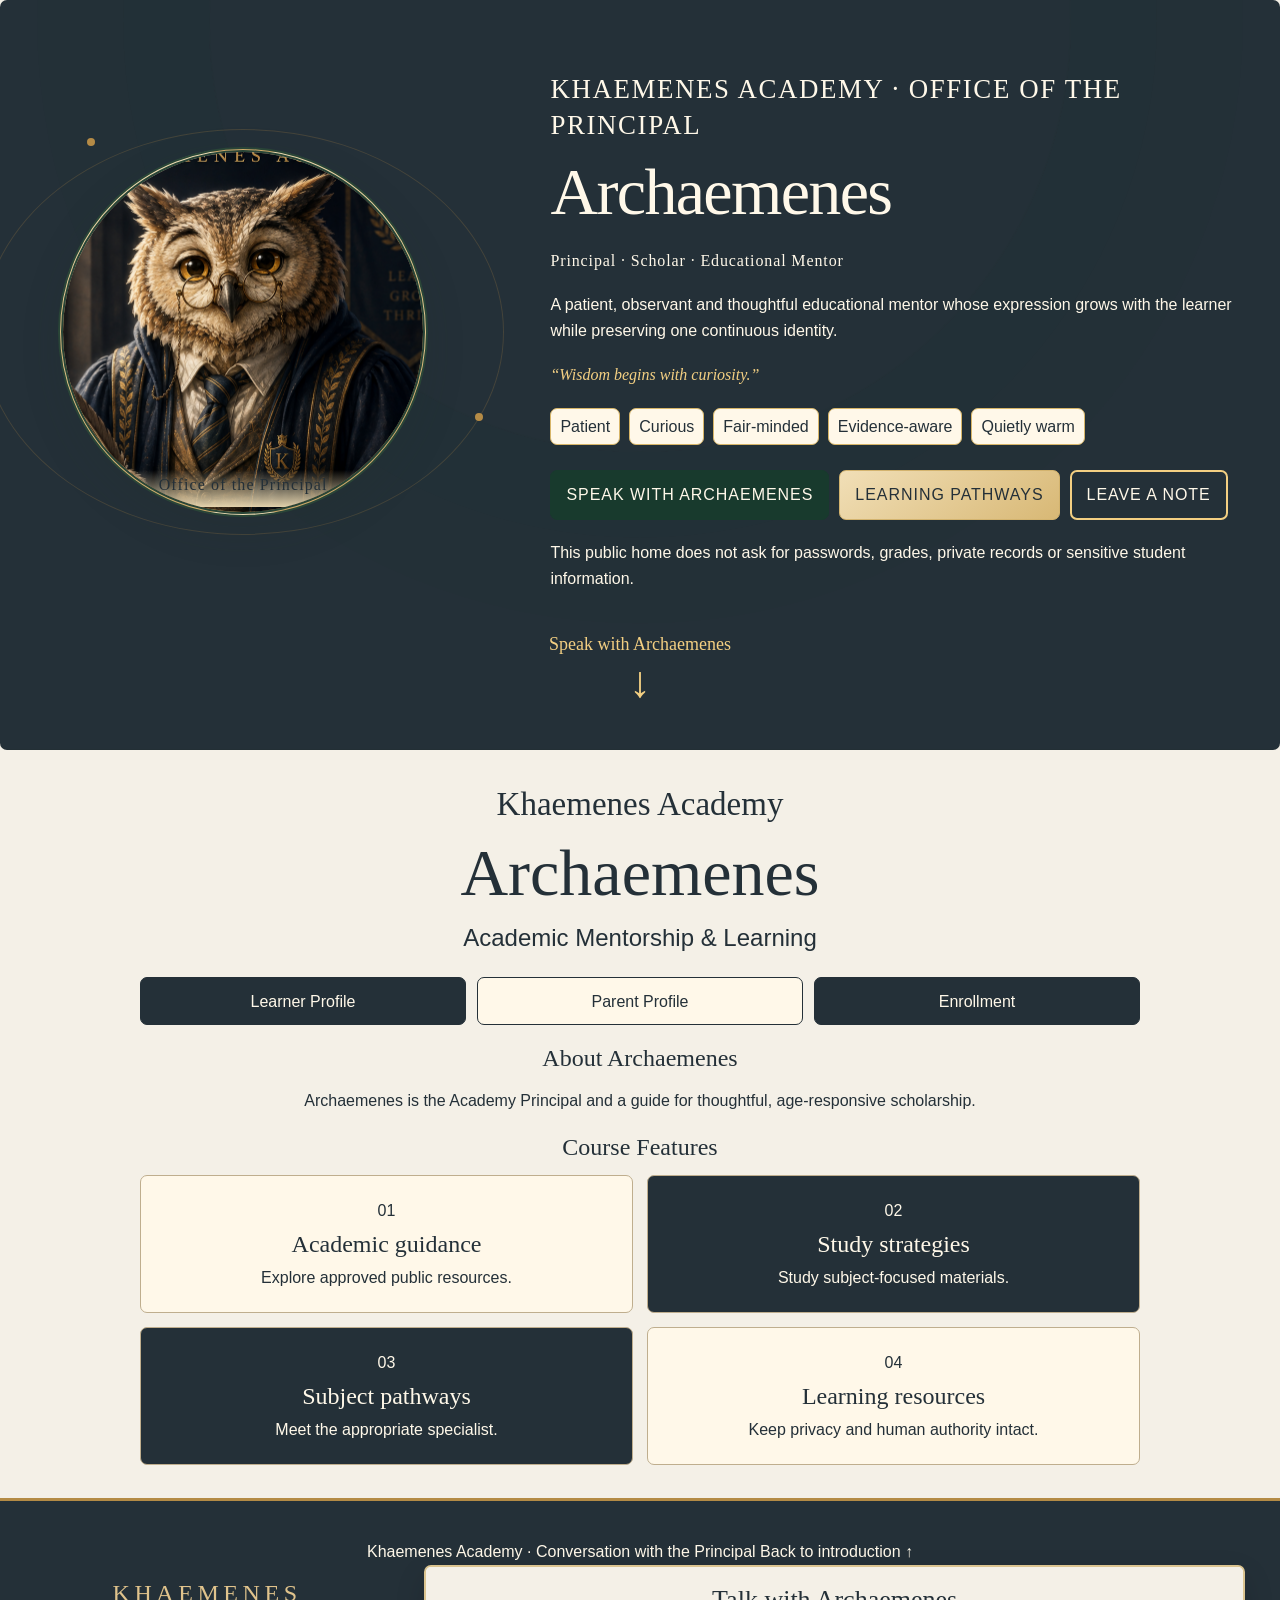
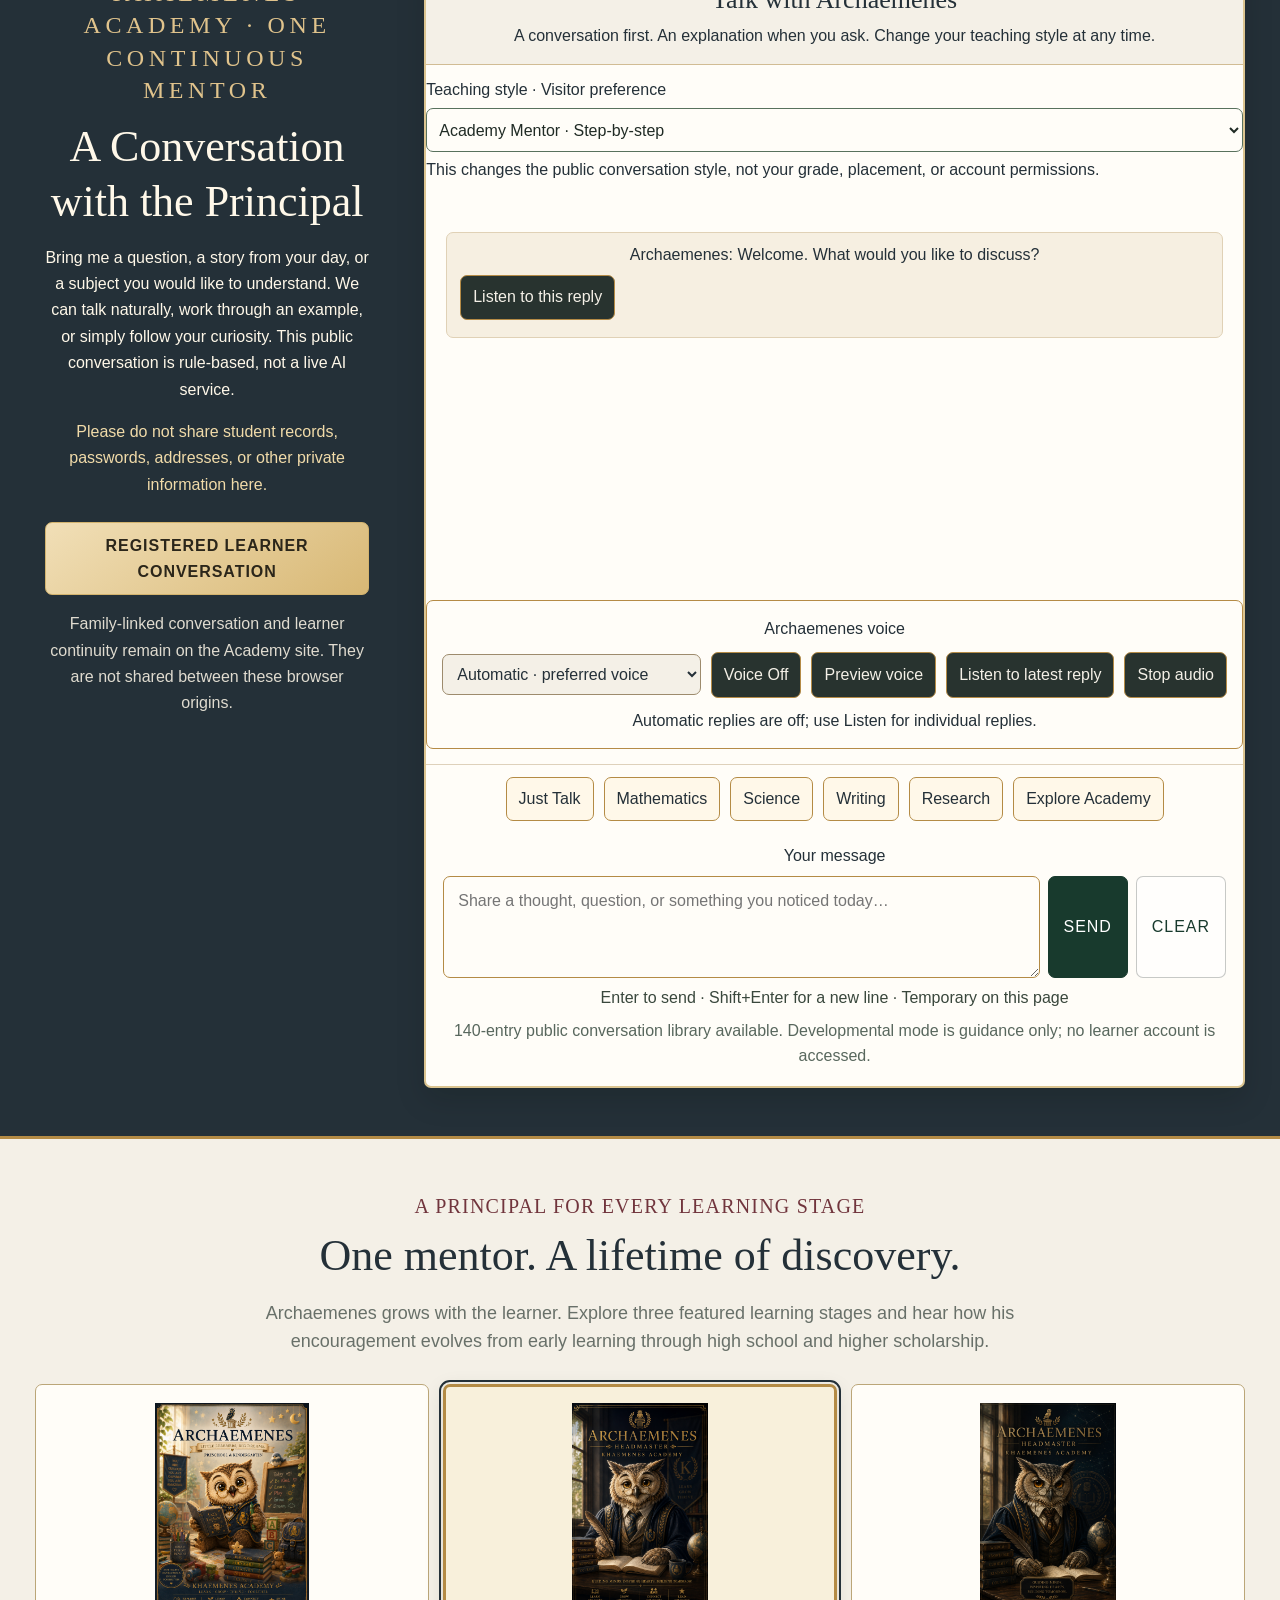
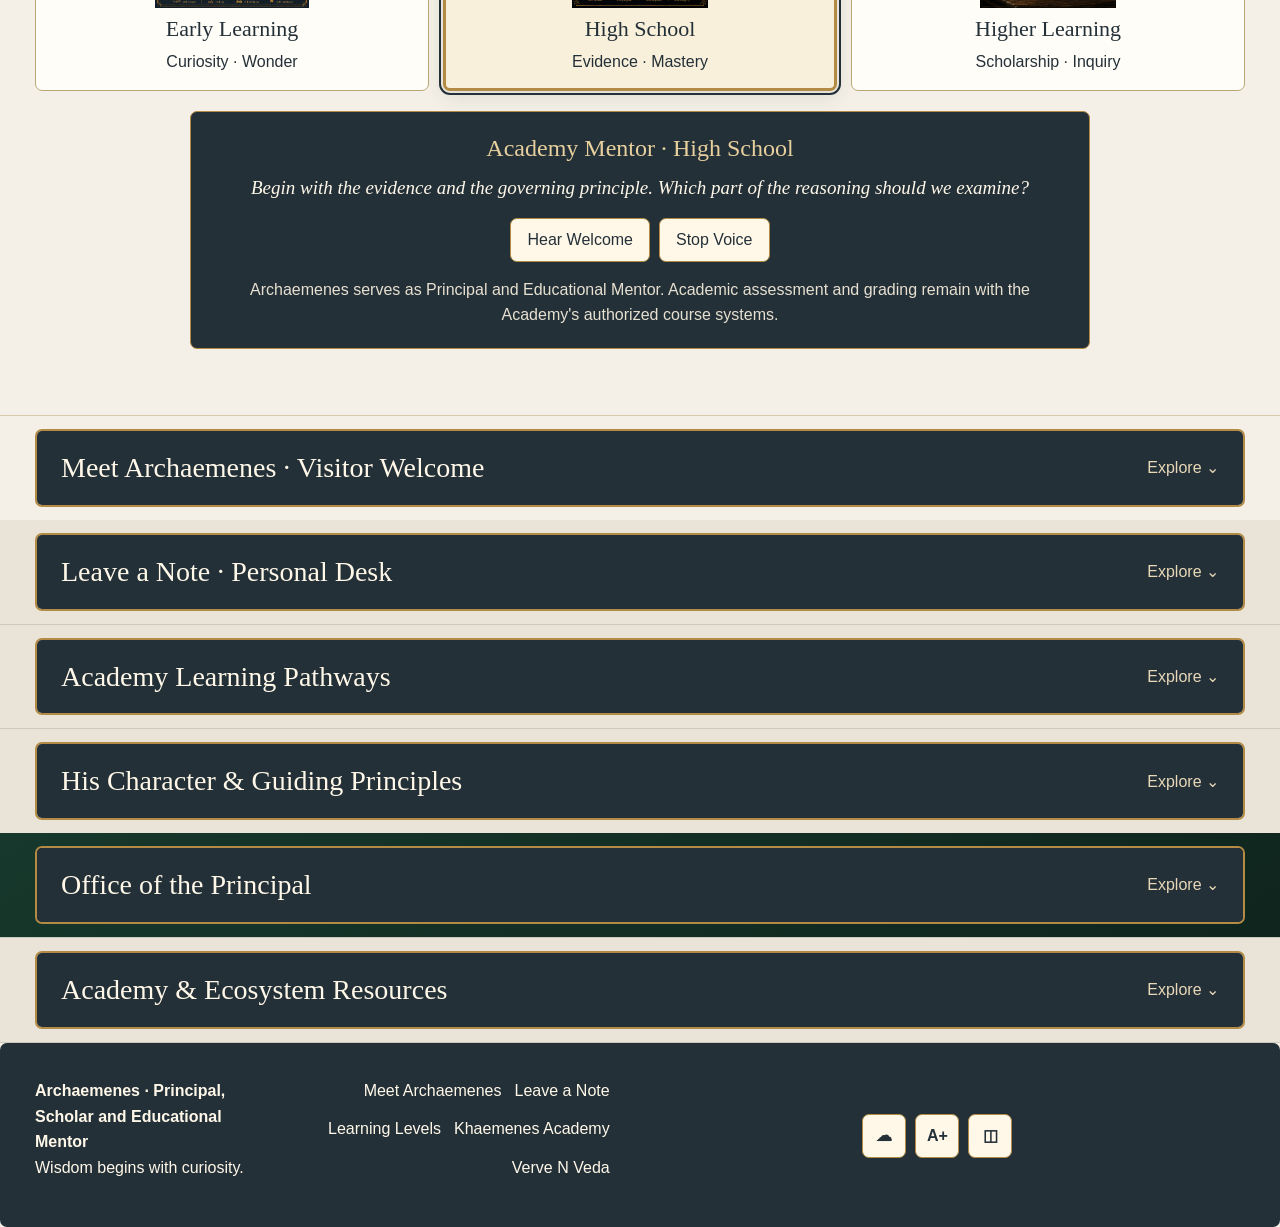
==== commit fcbf0bb7: "Restore legible cream and gold text on Archaemenes charcoal hero without changing layout" ====
--- a/index.html
+++ b/index.html
@@ -377,6 +377,43 @@
 #archaemenesConversation [data-chat-log] p{white-space:pre-wrap}
 @media(max-width:600px){#archaemenesConversation .conversation-input-row textarea{flex-basis:100%}}
 </style>
+<style id="archaemenes-dark-hero-contrast">
+/* Archaemenes dark-hero legibility correction — 2026-11-23 */
+/* This hero is charcoal: light foreground must override light-page defaults. */
+body .hero.archaemenes-home-hero.vnv-mentor-hero :is(.eyebrow,.tagline,.lede,.hero-note){
+  color:#fff8e9!important;
+  -webkit-text-fill-color:#fff8e9!important;
+  opacity:1!important;
+}
+body .hero.archaemenes-home-hero.vnv-mentor-hero .quote,
+body .hero.archaemenes-home-hero.vnv-mentor-hero .archaemenes-scroll-cue,
+body .hero.archaemenes-home-hero.vnv-mentor-hero .archaemenes-scroll-cue :is(span,.archaemenes-scroll-arrow){
+  color:#f3cf82!important;
+  -webkit-text-fill-color:#f3cf82!important;
+  opacity:1!important;
+}
+body .hero.archaemenes-home-hero.vnv-mentor-hero .badges .badge{
+  background:#fff8e9!important;
+  color:#243038!important;
+  -webkit-text-fill-color:#243038!important;
+  opacity:1!important;
+  border:1px solid #d7b568!important;
+}
+body .hero.archaemenes-home-hero.vnv-mentor-hero .actions .btn.ghost{
+  color:#fff8e9!important;
+  -webkit-text-fill-color:#fff8e9!important;
+  border:2px solid #f3cf82!important;
+  background:transparent!important;
+}
+body .hero.archaemenes-home-hero.vnv-mentor-hero .actions .btn.primary{
+  color:#fff8e9!important;
+  -webkit-text-fill-color:#fff8e9!important;
+}
+body .hero.archaemenes-home-hero.vnv-mentor-hero .actions .btn.gold{
+  color:#243038!important;
+  -webkit-text-fill-color:#243038!important;
+}
+</style>
 <style id="vnv-mentor-layout-v1">
  .vnv-mentor-hero{background:#243038!important;color:#fff8e9!important;border-radius:7px!important}
  .vnv-mentor-hero h1{font:400 clamp(40px,7vw,66px)/1.2 Cinzel,Georgia,serif!important;color:#fff8e9!important}
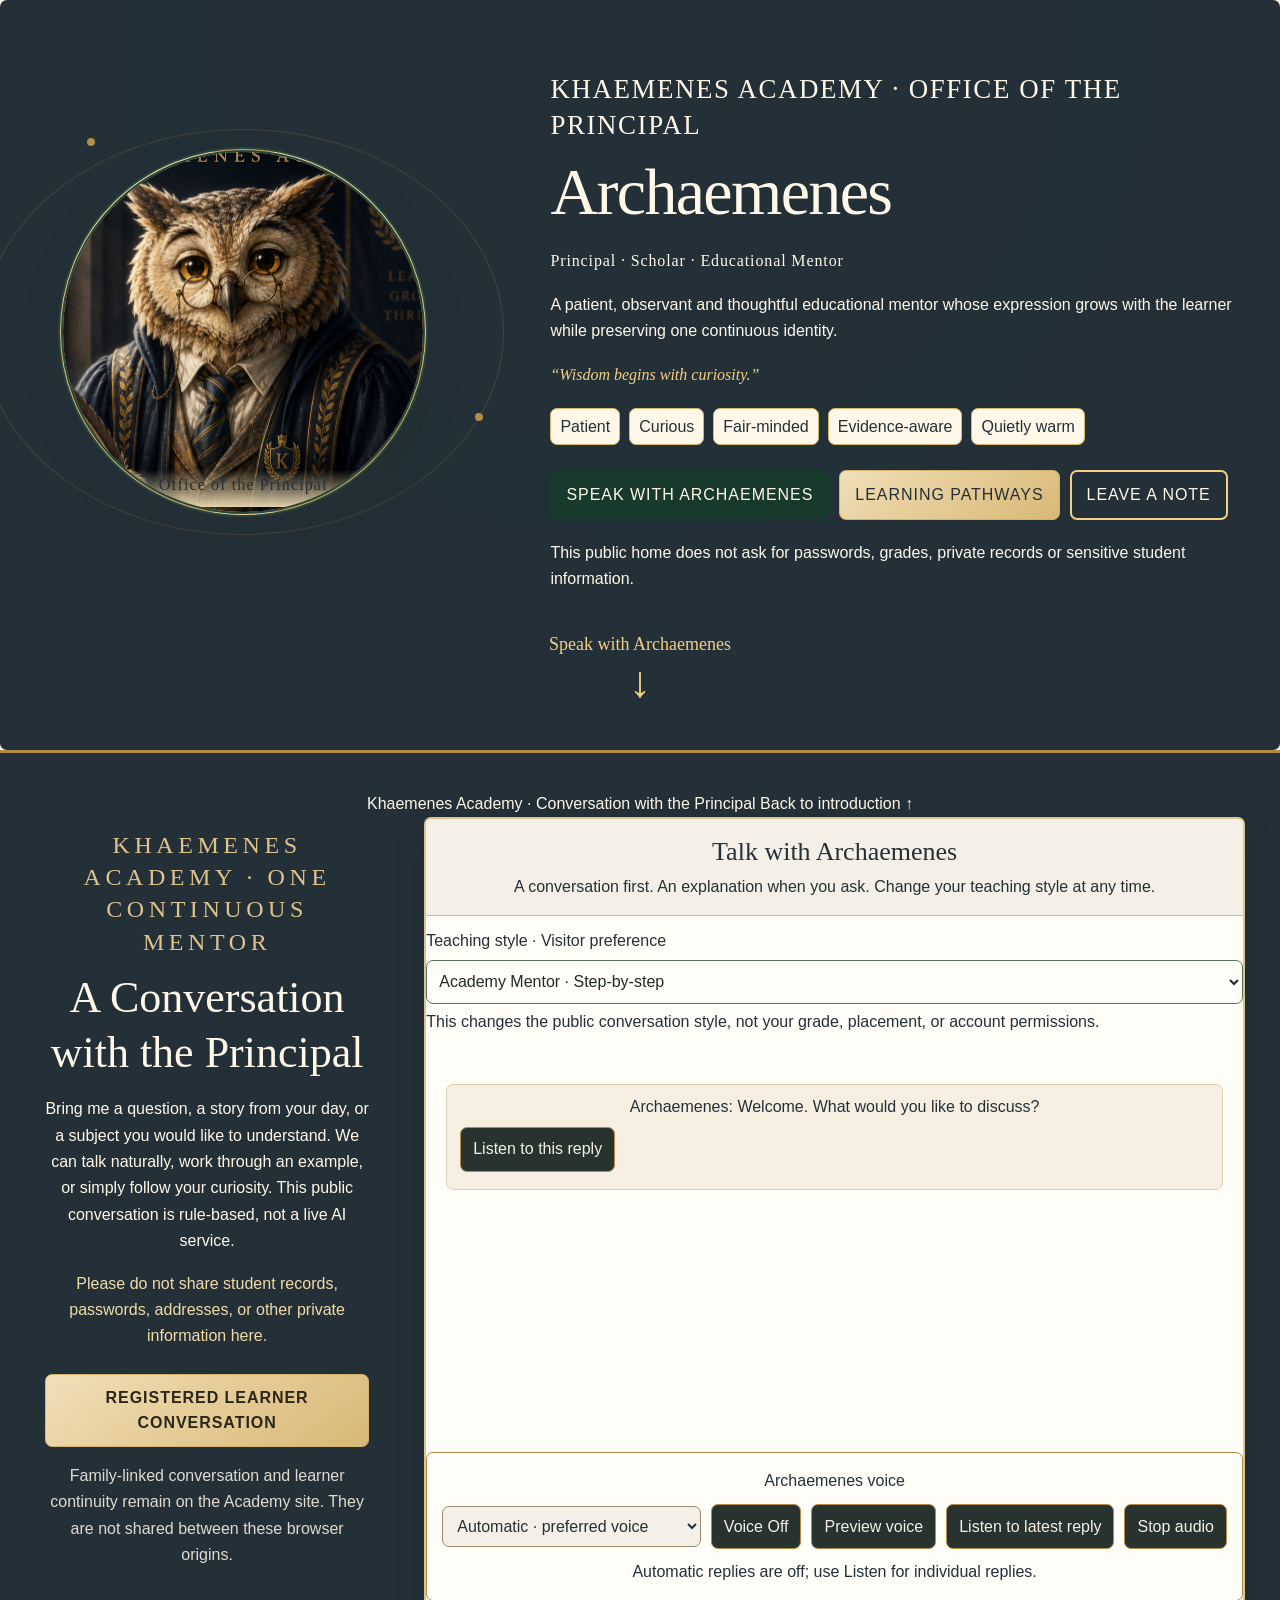
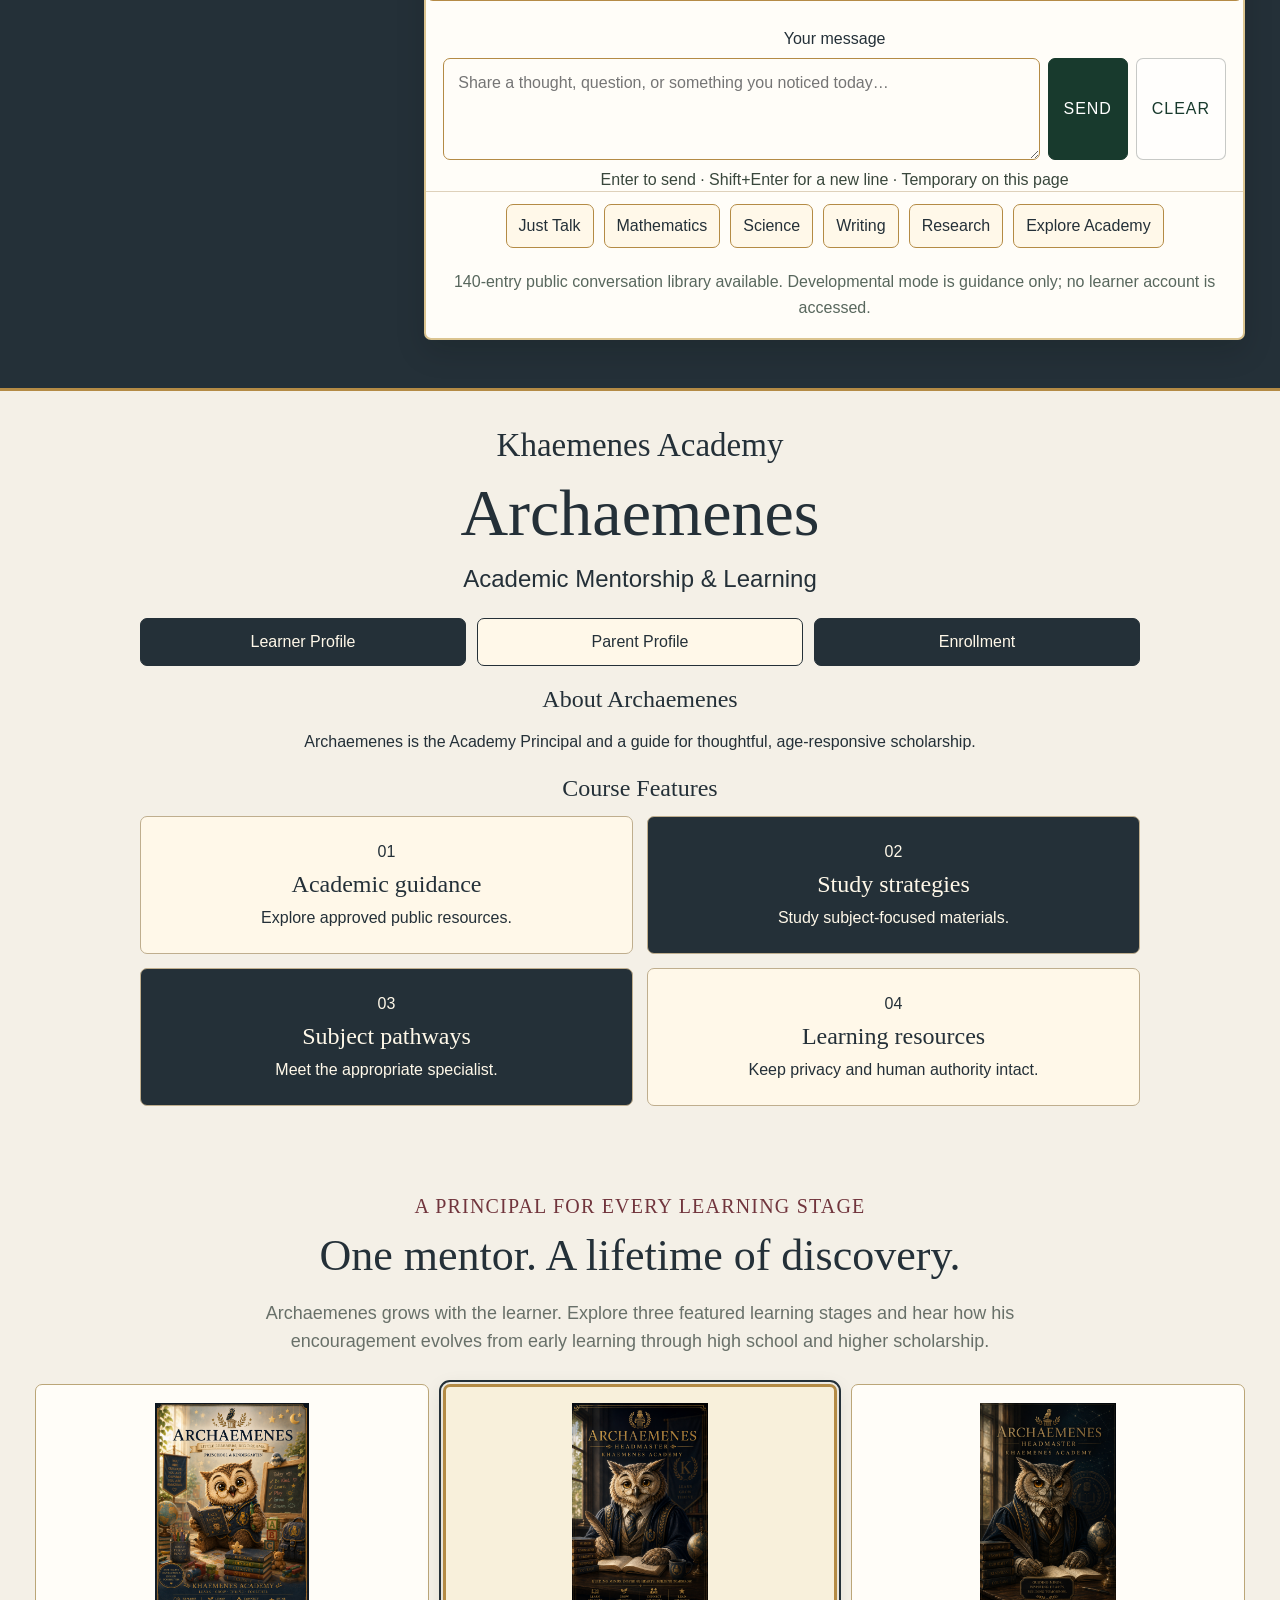
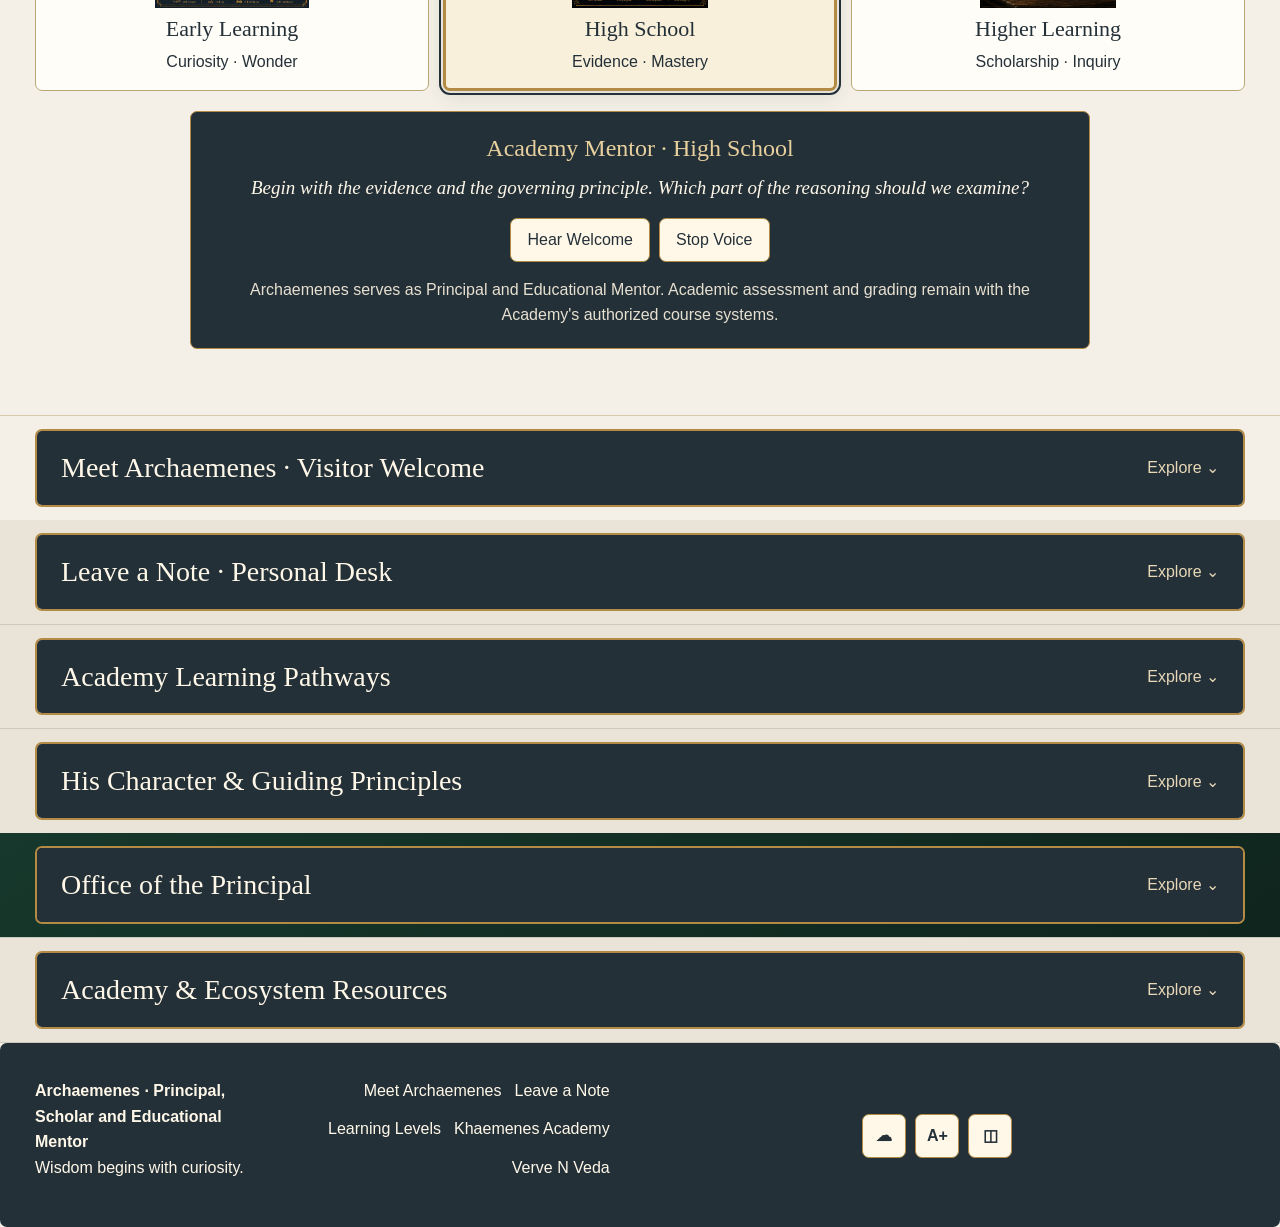
==== commit 8ae60952: "Move Archaemenes conversation directly below hero and message composer directly below response log" ====
--- a/index.html
+++ b/index.html
@@ -475,8 +475,6 @@
     </a>
   </div>
 </section>
-<section id="vnv-mentor-landing-access"><div class="vmla-inner"><p class="vmla-kicker">Khaemenes Academy</p><h2>Archaemenes</h2><p class="vmla-sub">Academic Mentorship & Learning</p><nav aria-label="Academy access"><a href="https://vervenveda.com/Khaemenes_High.github.io/#student-portal">Learner Profile</a><a href="https://vervenveda.com/Khaemenes_High.github.io/#parent-portal">Parent Profile</a><a href="https://vervenveda.com/Khaemenes_Academy.github.io/family/enroll/">Enrollment</a></nav><h3>About Archaemenes</h3><p>Archaemenes is the Academy Principal and a guide for thoughtful, age-responsive scholarship.</p><h3>Course Features</h3><div class="vmla-grid"><article><span>01</span><h4>Academic guidance</h4><p>Explore approved public resources.</p></article><article><span>02</span><h4>Study strategies</h4><p>Study subject-focused materials.</p></article><article><span>03</span><h4>Subject pathways</h4><p>Meet the appropriate specialist.</p></article><article><span>04</span><h4>Learning resources</h4><p>Keep privacy and human authority intact.</p></article></div></div></section>
-
 <section class="archaemenes-public-conversation section" id="archaemenesConversation" aria-labelledby="archaemenes-chat-heading">
   <div class="archaemenes-section-anchor" aria-label="Conversation section anchor">
     <span>Khaemenes Academy · Conversation with the Principal</span>
@@ -503,6 +501,11 @@
         <p style="font-size:16px;line-height:1.5;margin:6px 0 0">This changes the public conversation style, not your grade, placement, or account permissions.</p>
       </div>
       <div data-chat-log role="log" tabindex="0" aria-live="polite" aria-relevant="additions text" aria-label="Archaemenes public conversation"></div>
+      <form class="conversation-entry-form" autocomplete="off">
+        <label for="archaemenes-chat-input">Your message</label>
+        <div class="conversation-input-row"><textarea id="archaemenes-chat-input" data-chat-input rows="3" maxlength="1800" required placeholder="Share a thought, question, or something you noticed today…" autocomplete="off"></textarea><button class="btn primary" type="submit">Send</button><button class="btn" type="button" data-chat-clear>Clear</button></div>
+        <p class="conversation-entry-hint">Enter to send · Shift+Enter for a new line · Temporary on this page</p>
+      </form>
       <div class="conversation-starters" aria-label="Conversation starters">
         <button type="button" data-chat-prompt="Hello Archaemenes, how are you today?">Just Talk</button>
         <button type="button" data-chat-prompt="Can you explain fractions with an example?">Mathematics</button>
@@ -511,15 +514,13 @@
         <button type="button" data-chat-prompt="How can I check whether a source is reliable?">Research</button>
         <button type="button" data-chat-prompt="What can I explore at Khaemenes Academy?">Explore Academy</button>
       </div>
-      <form class="conversation-entry-form" autocomplete="off">
-        <label for="archaemenes-chat-input">Your message</label>
-        <div class="conversation-input-row"><textarea id="archaemenes-chat-input" data-chat-input rows="3" maxlength="1800" required placeholder="Share a thought, question, or something you noticed today…" autocomplete="off"></textarea><button class="btn primary" type="submit">Send</button><button class="btn" type="button" data-chat-clear>Clear</button></div>
-        <p class="conversation-entry-hint">Enter to send · Shift+Enter for a new line · Temporary on this page</p>
-      </form>
+
       <p data-chat-status role="status" aria-live="polite">Loading curated conversational knowledge…</p>
     </div>
   </div>
 </section>
+
+<section id="vnv-mentor-landing-access"><div class="vmla-inner"><p class="vmla-kicker">Khaemenes Academy</p><h2>Archaemenes</h2><p class="vmla-sub">Academic Mentorship & Learning</p><nav aria-label="Academy access"><a href="https://vervenveda.com/Khaemenes_High.github.io/#student-portal">Learner Profile</a><a href="https://vervenveda.com/Khaemenes_High.github.io/#parent-portal">Parent Profile</a><a href="https://vervenveda.com/Khaemenes_Academy.github.io/family/enroll/">Enrollment</a></nav><h3>About Archaemenes</h3><p>Archaemenes is the Academy Principal and a guide for thoughtful, age-responsive scholarship.</p><h3>Course Features</h3><div class="vmla-grid"><article><span>01</span><h4>Academic guidance</h4><p>Explore approved public resources.</p></article><article><span>02</span><h4>Study strategies</h4><p>Study subject-focused materials.</p></article><article><span>03</span><h4>Subject pathways</h4><p>Meet the appropriate specialist.</p></article><article><span>04</span><h4>Learning resources</h4><p>Keep privacy and human authority intact.</p></article></div></div></section>
 
 <section class="section archaemenes-stages" id="livingMentorPreview" aria-labelledby="livingMentorHeading">
   <div class="shell">
